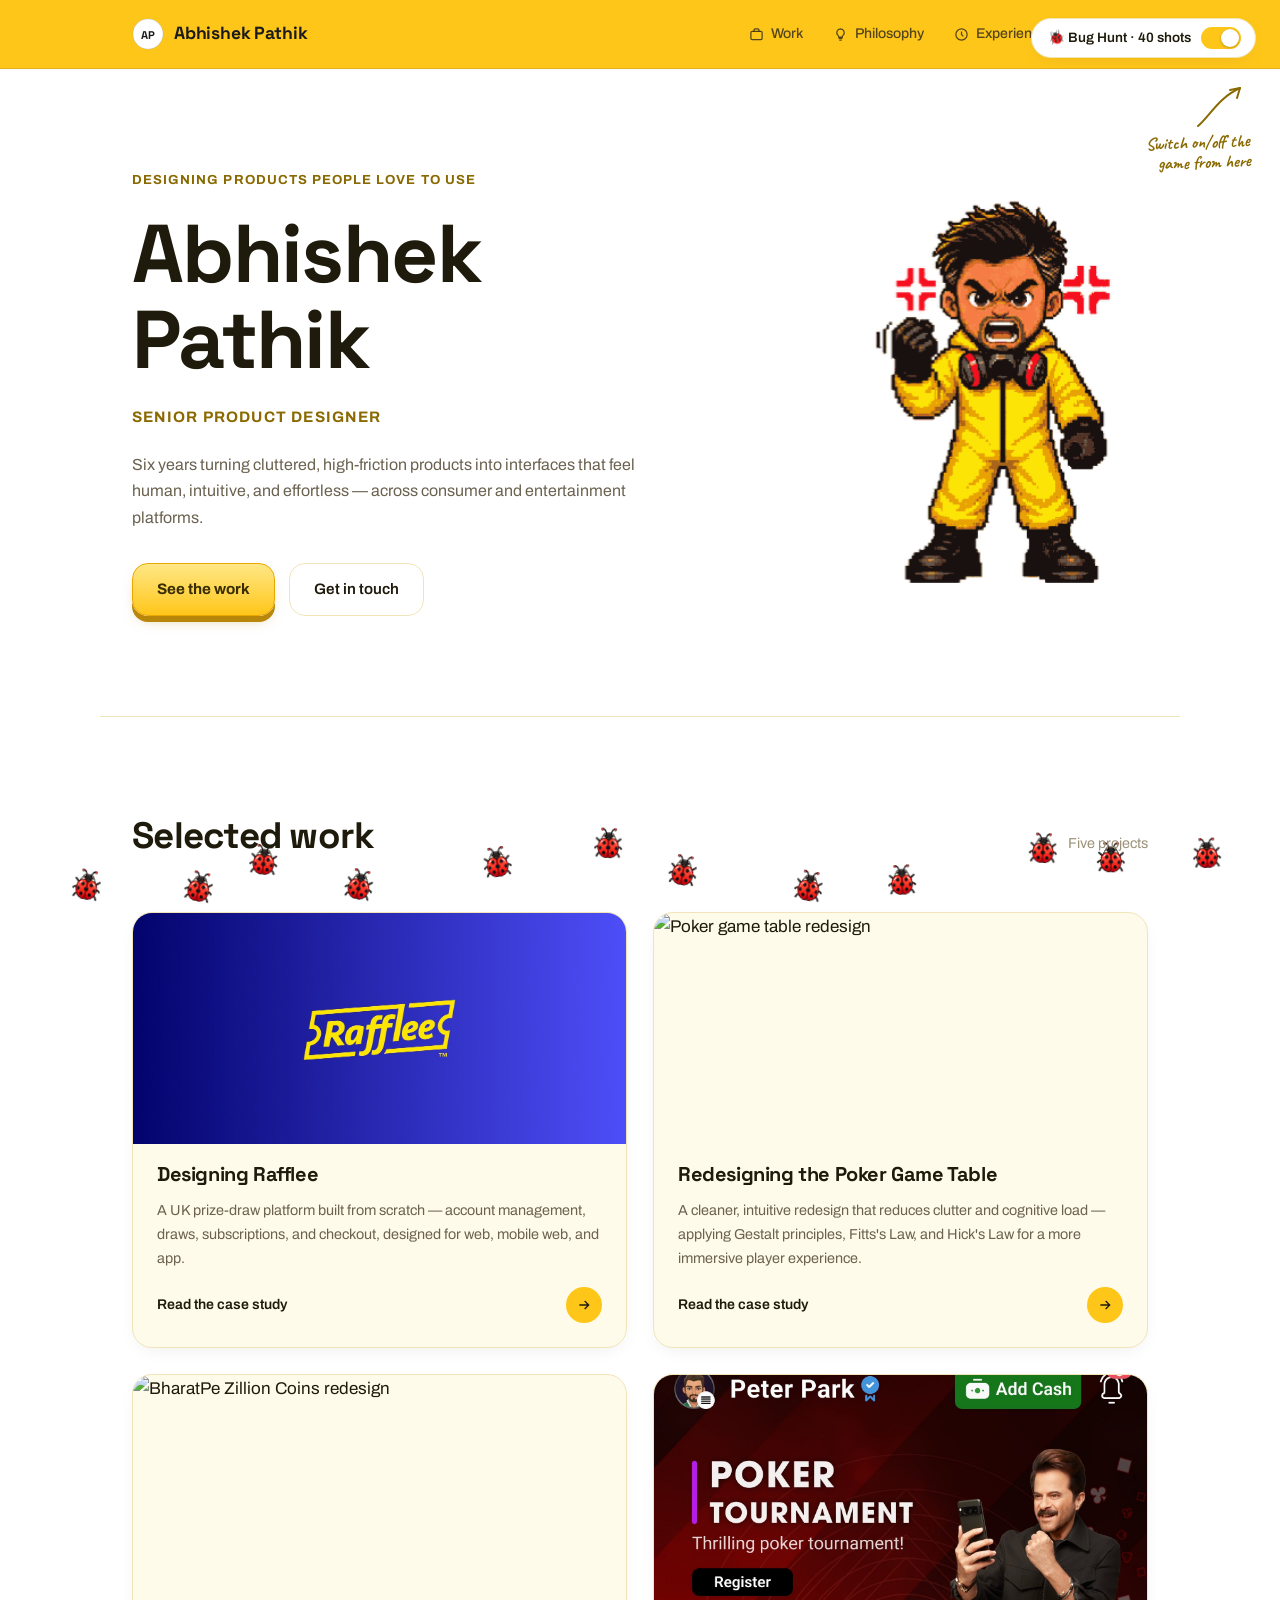
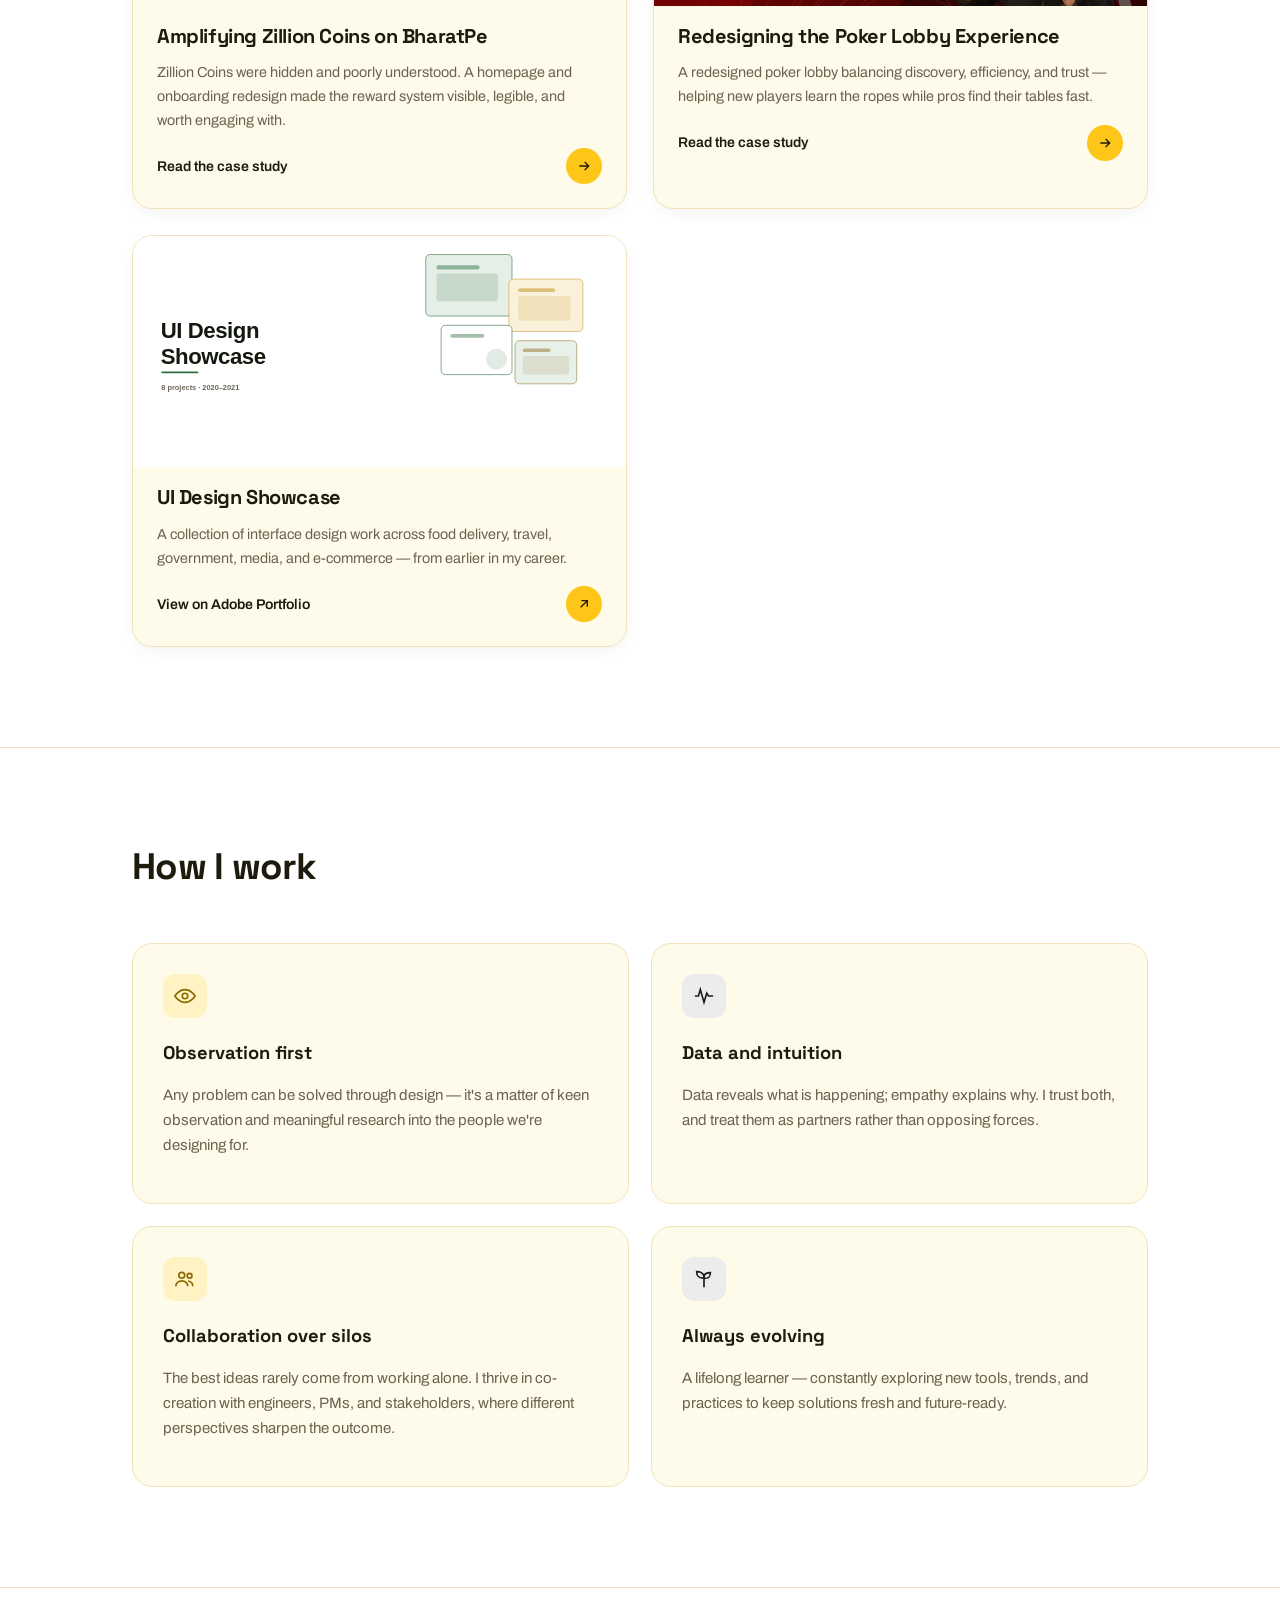
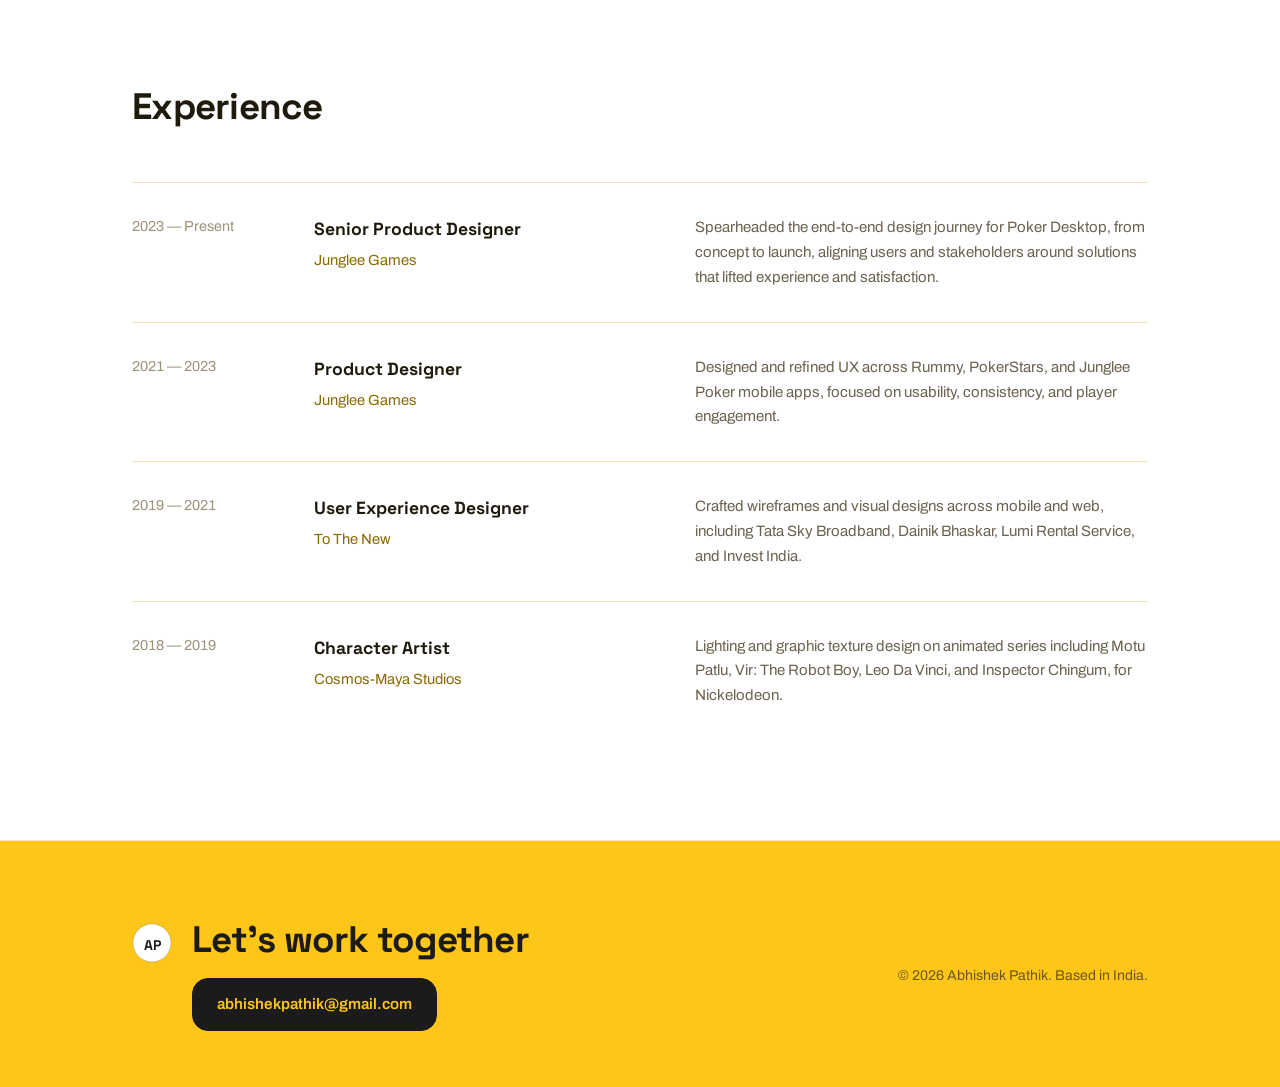
==== Portfolio/index.html @ e5999fa8 "Add files via upload" ====
<!DOCTYPE html>
<html lang="en">
<head>
<meta charset="UTF-8">
<meta name="viewport" content="width=device-width, initial-scale=1.0">
<title>Abhishek Pathik — Senior Product Designer</title>
<meta name="description" content="Abhishek Pathik, senior product designer based in India.">
<link rel="preconnect" href="https://fonts.googleapis.com">
<link href="https://fonts.googleapis.com/css2?family=Space+Grotesk:wght@400;500;600;700&family=Archivo:wght@400;500;600;700&family=Caveat:wght@600;700&display=swap" rel="stylesheet">
<link rel="stylesheet" href="style.css">
</head>
<body>

<nav class="nav">
  <div class="wrap">
    <a href="#" class="brand">
      <svg class="mark" width="32" height="32" viewBox="0 0 40 40" aria-hidden="true">
        <circle cx="20" cy="20" r="19" fill="#FFFFFF"/>
        <circle cx="20" cy="20" r="19" fill="none" stroke="#1B1B1B" stroke-width="0.75" opacity="0.25"/>
        <text x="20" y="26.5" text-anchor="middle" font-family="'Space Grotesk', sans-serif" font-weight="700" font-size="14" letter-spacing="-0.5" fill="#1B1B1B">AP</text>
      </svg>
      Abhishek Pathik
    </a>
    <div class="links">
      <a href="#work"><svg width="15" height="15" viewBox="0 0 24 24" fill="none" stroke="currentColor" stroke-width="2"><rect x="3" y="7" width="18" height="13" rx="2"/><path d="M8 7V5a2 2 0 0 1 2-2h4a2 2 0 0 1 2 2v2"/></svg>Work</a>
      <a href="#philosophy"><svg width="15" height="15" viewBox="0 0 24 24" fill="none" stroke="currentColor" stroke-width="2"><path d="M9 18h6M10 21h4M12 3a6 6 0 0 0-4 10.4c.6.5 1 1.3 1 2.1V16h6v-.5c0-.8.4-1.6 1-2.1A6 6 0 0 0 12 3Z"/></svg>Philosophy</a>
      <a href="#experience"><svg width="15" height="15" viewBox="0 0 24 24" fill="none" stroke="currentColor" stroke-width="2"><circle cx="12" cy="12" r="9"/><path d="M12 7v5l3 3"/></svg>Experience</a>
      <a href="#contact"><svg width="15" height="15" viewBox="0 0 24 24" fill="none" stroke="currentColor" stroke-width="2"><rect x="2" y="4" width="20" height="16" rx="2"/><path d="m3 6 9 6 9-6"/></svg>Contact</a>
    </div>
  </div>
</nav>

<header class="hero wrap">
  <div class="hero-text">
    <div class="eyebrow">Designing products people love to use</div>
    <h1>
      <span>Abhishek</span>
      <span>Pathik</span>
    </h1>
    <p class="role">Senior Product Designer</p>
    <p class="bio">Six years turning cluttered, high-friction products into interfaces that feel human, intuitive, and effortless — across consumer and entertainment platforms.</p>
    <div class="hero-cta" style="margin-top:32px; display:flex; gap:14px;">
      <a class="btn btn-3d-yellow" href="#work">See the work</a>
      <a class="btn" href="mailto:hello@abhishekpathik.com">Get in touch</a>
    </div>
  </div>
  <div class="photo-wrap avatar-wrap">
    <img id="hero-avatar" class="pest-avatar" src="assets/avatar-neutral.png" alt="Abhishek Pathik, pest-control style avatar" width="320">
  </div>
</header>

<section class="section" id="work">
  <div class="wrap">
    <div class="section-head reveal">
      <h2>Selected work</h2>
      <span class="count">Five projects</span>
    </div>

    <div class="work-grid">
      <a class="work-card reveal" href="rafflee.html" style="text-decoration:none;">
        <div class="thumb">
          <img src="assets/rafflee-thumb.jpg" alt="Rafflee prize draw platform">
        </div>
        <div class="content">
          <h3>Designing Rafflee</h3>
          <p>A UK prize-draw platform built from scratch — account management, draws, subscriptions, and checkout, designed for web, mobile web, and app.</p>
          <div class="go-row">
            <span class="go-label">Read the case study</span>
            <span class="arrow-btn"><svg width="16" height="16" viewBox="0 0 24 24" fill="none" stroke="currentColor" stroke-width="2"><path d="M5 12h14M13 6l6 6-6 6"/></svg></span>
          </div>
        </div>
      </a>

      <a class="work-card reveal" href="poker.html" style="text-decoration:none;">
        <div class="thumb">
          <img src="https://framerusercontent.com/images/6L5JVlEBhVY3WCzcVepYR86zufk.png?width=1600&height=1256" alt="Poker game table redesign">
        </div>
        <div class="content">
          <h3>Redesigning the Poker Game Table</h3>
          <p>A cleaner, intuitive redesign that reduces clutter and cognitive load — applying Gestalt principles, Fitts's Law, and Hick's Law for a more immersive player experience.</p>
          <div class="go-row">
            <span class="go-label">Read the case study</span>
            <span class="arrow-btn"><svg width="16" height="16" viewBox="0 0 24 24" fill="none" stroke="currentColor" stroke-width="2"><path d="M5 12h14M13 6l6 6-6 6"/></svg></span>
          </div>
        </div>
      </a>

      <a class="work-card reveal" href="bharatpe.html" style="text-decoration:none;">
        <div class="thumb">
          <img src="https://framerusercontent.com/images/2zjbqCJrtOZJ4QklvotohB1pljk.png?width=1500&height=1125" alt="BharatPe Zillion Coins redesign">
        </div>
        <div class="content">
          <h3>Amplifying Zillion Coins on BharatPe</h3>
          <p>Zillion Coins were hidden and poorly understood. A homepage and onboarding redesign made the reward system visible, legible, and worth engaging with.</p>
          <div class="go-row">
            <span class="go-label">Read the case study</span>
            <span class="arrow-btn"><svg width="16" height="16" viewBox="0 0 24 24" fill="none" stroke="currentColor" stroke-width="2"><path d="M5 12h14M13 6l6 6-6 6"/></svg></span>
          </div>
        </div>
      </a>

      <a class="work-card reveal" href="lobby.html" style="text-decoration:none;">
        <div class="thumb">
          <img src="assets/lobby-thumb.jpg" alt="Poker lobby redesign">
        </div>
        <div class="content">
          <h3>Redesigning the Poker Lobby Experience</h3>
          <p>A redesigned poker lobby balancing discovery, efficiency, and trust — helping new players learn the ropes while pros find their tables fast.</p>
          <div class="go-row">
            <span class="go-label">Read the case study</span>
            <span class="arrow-btn"><svg width="16" height="16" viewBox="0 0 24 24" fill="none" stroke="currentColor" stroke-width="2"><path d="M5 12h14M13 6l6 6-6 6"/></svg></span>
          </div>
        </div>
      </a>

      <a class="work-card reveal" href="https://abhishekpathik.myportfolio.com/" target="_blank" rel="noopener" style="text-decoration:none;">
        <div class="thumb">
          <img src="assets/showcase-thumb.svg" alt="UI Design Showcase">
        </div>
        <div class="content">
          <h3>UI Design Showcase</h3>
          <p>A collection of interface design work across food delivery, travel, government, media, and e-commerce — from earlier in my career.</p>
          <div class="go-row">
            <span class="go-label">View on Adobe Portfolio</span>
            <span class="arrow-btn"><svg width="16" height="16" viewBox="0 0 24 24" fill="none" stroke="currentColor" stroke-width="2"><path d="M7 17 17 7M8 7h9v9"/></svg></span>
          </div>
        </div>
      </a>
    </div>

  </div>
</section>

<section class="section" id="philosophy">
  <div class="wrap">
    <div class="section-head reveal">
      <h2>How I work</h2>
    </div>
    <div class="philosophy-grid">
      <div class="philosophy-item reveal">
        <div class="icon-badge"><svg width="22" height="22" viewBox="0 0 24 24" fill="none" stroke="currentColor" stroke-width="1.8"><path d="M1 12s4-7 11-7 11 7 11 7-4 7-11 7-11-7-11-7Z"/><circle cx="12" cy="12" r="3"/></svg></div>
        <div class="mark">Observation first</div>
        <p>Any problem can be solved through design — it's a matter of keen observation and meaningful research into the people we're designing for.</p>
      </div>
      <div class="philosophy-item reveal">
        <div class="icon-badge"><svg width="22" height="22" viewBox="0 0 24 24" fill="none" stroke="currentColor" stroke-width="1.8"><path d="M2 12h4l2-7 4 14 3-10 2 3h5"/></svg></div>
        <div class="mark">Data and intuition</div>
        <p>Data reveals what is happening; empathy explains why. I trust both, and treat them as partners rather than opposing forces.</p>
      </div>
      <div class="philosophy-item reveal">
        <div class="icon-badge"><svg width="22" height="22" viewBox="0 0 24 24" fill="none" stroke="currentColor" stroke-width="1.8"><circle cx="8.5" cy="8" r="3.2"/><path d="M2 20c0-3.3 2.9-6 6.5-6S15 16.7 15 20"/><circle cx="17" cy="8.5" r="2.6"/><path d="M15.5 14.2c2.9.4 5 2.6 5 5.8"/></svg></div>
        <div class="mark">Collaboration over silos</div>
        <p>The best ideas rarely come from working alone. I thrive in co-creation with engineers, PMs, and stakeholders, where different perspectives sharpen the outcome.</p>
      </div>
      <div class="philosophy-item reveal">
        <div class="icon-badge"><svg width="22" height="22" viewBox="0 0 24 24" fill="none" stroke="currentColor" stroke-width="1.8"><path d="M12 21V10"/><path d="M12 10C12 5 7 4 4 4c0 4 1 7 8 7Z"/><path d="M12 10c0-3.5 3-5 7-5 0 4-1 6.5-7 6.5"/></svg></div>
        <div class="mark">Always evolving</div>
        <p>A lifelong learner — constantly exploring new tools, trends, and practices to keep solutions fresh and future-ready.</p>
      </div>
    </div>
  </div>
</section>

<section class="section" id="experience">
  <div class="wrap">
    <div class="section-head reveal">
      <h2>Experience</h2>
    </div>

    <div class="exp-row reveal">
      <div class="years">2023 — Present</div>
      <div>
        <div class="role">Senior Product Designer</div>
        <div class="company">Junglee Games</div>
      </div>
      <div class="desc">Spearheaded the end-to-end design journey for Poker Desktop, from concept to launch, aligning users and stakeholders around solutions that lifted experience and satisfaction.</div>
    </div>

    <div class="exp-row reveal">
      <div class="years">2021 — 2023</div>
      <div>
        <div class="role">Product Designer</div>
        <div class="company">Junglee Games</div>
      </div>
      <div class="desc">Designed and refined UX across Rummy, PokerStars, and Junglee Poker mobile apps, focused on usability, consistency, and player engagement.</div>
    </div>

    <div class="exp-row reveal">
      <div class="years">2019 — 2021</div>
      <div>
        <div class="role">User Experience Designer</div>
        <div class="company">To The New</div>
      </div>
      <div class="desc">Crafted wireframes and visual designs across mobile and web, including Tata Sky Broadband, Dainik Bhaskar, Lumi Rental Service, and Invest India.</div>
    </div>

    <div class="exp-row reveal">
      <div class="years">2018 — 2019</div>
      <div>
        <div class="role">Character Artist</div>
        <div class="company">Cosmos-Maya Studios</div>
      </div>
      <div class="desc">Lighting and graphic texture design on animated series including Motu Patlu, Vir: The Robot Boy, Leo Da Vinci, and Inspector Chingum, for Nickelodeon.</div>
    </div>
  </div>
</section>

<footer class="footer" id="contact">
  <div class="wrap footer-inner">
    <div class="footer-brand">
      <svg width="40" height="40" viewBox="0 0 40 40" aria-hidden="true">
        <circle cx="20" cy="20" r="19" fill="#FFFFFF"/>
        <circle cx="20" cy="20" r="19" fill="none" stroke="#1B1B1B" stroke-width="0.75" opacity="0.25"/>
        <text x="20" y="26.5" text-anchor="middle" font-family="'Space Grotesk', sans-serif" font-weight="700" font-size="14" letter-spacing="-0.5" fill="#1B1B1B">AP</text>
      </svg>
      <div class="cta">
        <h2>Let's work together</h2>
        <a class="btn solid" href="mailto:abhishekpathik@gmail.com">abhishekpathik@gmail.com</a>
      </div>
    </div>
    <div class="meta">© 2026 Abhishek Pathik. Based in India.</div>
  </div>
</footer>

<script>
  // Scroll-reveal: elements rise into place as they enter the viewport,
  // staggered slightly within each group so they don't all pop at once.
  const revealEls = document.querySelectorAll('.reveal');
  const observer = new IntersectionObserver((entries) => {
    entries.forEach(entry => {
      if (entry.isIntersecting) {
        const el = entry.target;
        const parent = el.parentElement;
        const siblings = Array.from(parent.children).filter(c => c.classList.contains('reveal'));
        const index = siblings.indexOf(el);
        el.style.transitionDelay = Math.min(index * 70, 280) + 'ms';
        el.classList.add('in-view');
        observer.unobserve(el);
      }
    });
  }, { threshold: 0.15, rootMargin: '0px 0px -40px 0px' });
  revealEls.forEach(el => observer.observe(el));
</script>

<script src="game.js?v=11"></script>
</body>
</html>
---- Portfolio/style.css ----
/* ============================================
   Abhishek Pathik — Portfolio
   Design tokens — premium, minimal, one accent
   ============================================ */
:root {
  --bg: #FFFFFF;
  --surface: #FFFBEA;
  --text: #1F1B0C;
  --text-muted: #6B6250;
  --text-faint: #9C927A;
  --border: #F0E4B8;
  --accent: #FFC61A;
  --accent-text: #8A6A00;
  --accent-dim: #FFE785;
  --accent-tint: #FFF3C4;
  --accent2: #1B1B1B;
  --accent2-tint: #ECECEC;
  --accent2-text: #1B1B1B;
  --nav-bg: #FFC61A;
  --btn-text: #1F1B0C;
  --shadow: 0 6px 20px -8px rgba(31, 27, 12, 0.10);
  --shadow-hover: 0 18px 34px -14px rgba(31, 27, 12, 0.18);
  --font-display: 'Space Grotesk', sans-serif;
  --font-body: 'Archivo', sans-serif;
  --max-w: 1080px;
}

* { box-sizing: border-box; }

html { scroll-behavior: smooth; }

body {
  margin: 0;
  background: var(--bg);
  color: var(--text);
  font-family: var(--font-body);
  font-size: 17px;
  line-height: 1.65;
  -webkit-font-smoothing: antialiased;
}

img { max-width: 100%; display: block; }
a { color: inherit; text-decoration: none; }

.wrap {
  max-width: var(--max-w);
  margin: 0 auto;
  padding: 0 32px;
}

/* Typography */
h1, h2, h3 {
  font-family: var(--font-display);
  font-weight: 700;
  line-height: 1.05;
  margin: 0;
  letter-spacing: -0.02em;
}

h1 { font-size: clamp(2.9rem, 6.4vw, 5.2rem); font-weight: 800; }
.eyebrow { }
h2 { font-size: clamp(1.7rem, 3.2vw, 2.3rem); font-weight: 700; }
h3 { font-size: 1.28rem; font-weight: 700; }

p { max-width: 62ch; color: var(--text-muted); font-size: 1rem; }
.lede { font-size: 1.1rem; color: var(--text); max-width: 58ch; }

.eyebrow {
  color: var(--accent-text);
  font-weight: 700;
  font-size: 0.82rem;
  text-transform: uppercase;
  letter-spacing: 0.08em;
  margin-bottom: 20px;
}

/* Nav */
.nav {
  position: sticky;
  top: 0;
  z-index: 20;
  background: var(--nav-bg);
  backdrop-filter: blur(10px);
  border-bottom: 1px solid rgba(27,27,27,0.12);
}
.nav .wrap { display: flex; align-items: center; justify-content: space-between; height: 68px; }
.nav .brand { font-family: var(--font-display); font-weight: 700; font-size: 1.1rem; color: #1B1B1B; letter-spacing: -0.01em; display: inline-flex; align-items: center; gap: 10px; }
.nav .brand .mark { flex-shrink: 0; border-radius: 50%; }
.nav .links { display: flex; gap: 30px; font-size: 0.88rem; color: rgba(27,27,27,0.75); font-weight: 500; }
.nav .links a { display: inline-flex; align-items: center; gap: 7px; transition: color .2s ease, opacity .2s ease; }
.nav .links a svg { flex-shrink: 0; }
.nav .links a:hover { color: #1B1B1B; opacity: 1; }
.nav .links a.back::before { content: ""; }

/* Buttons */
.btn {
  display: inline-flex;
  align-items: center;
  gap: 8px;
  padding: 13px 24px;
  font-size: 0.95rem;
  font-weight: 600;
  border: 1px solid var(--border);
  border-radius: 16px;
  transition: border-color .25s ease, color .25s ease;
  color: var(--text);
}
.btn:hover { border-color: var(--accent); color: var(--accent-text); }
.btn.solid { background: var(--accent); border-color: var(--accent); color: var(--btn-text); font-weight: 600; }
.btn.solid:hover { background: transparent; color: var(--accent-text); }

/* Hero */
.hero {
  padding-top: 100px;
  padding-bottom: 100px;
  display: grid;
  grid-template-columns: 1.3fr 1fr;
  align-items: center;
  gap: 40px;
  border-bottom: 1px solid var(--border);
}
.hero .hero-text { max-width: 560px; text-align: left; }
.hero .bio { margin-left: 0; margin-right: 0; }
.hero .hero-cta { justify-content: flex-start; }
.hero h1 span { display: block; }
.hero .role {
  font-family: var(--font-body);
  font-size: 0.95rem;
  font-weight: 700;
  text-transform: uppercase;
  color: var(--accent);
  margin-top: 22px;
  letter-spacing: 0.08em;
}
.hero .bio { margin-top: 22px; }
.hero .photo-wrap { position: relative; width: 320px; height: 400px; margin-left: auto; margin-right: 0; }
.avatar-wrap {}
.pest-avatar {
  display: block;
  width: 100%;
  height: 100%;
  object-fit: contain;
  object-position: bottom center;
  transform-origin: bottom center;
  animation: avatar-bob 2.6s ease-in-out infinite;
}
@keyframes avatar-bob {
  0%, 100% { transform: translateY(0) rotate(0deg); }
  50% { transform: translateY(-6px) rotate(-1.5deg); }
}
@media (prefers-reduced-motion: reduce) {
  .pest-avatar { animation: none; }
}

/* Sections */
.section { padding: 100px 0; border-bottom: 1px solid var(--border); }
.section-head {
  display: flex;
  justify-content: space-between;
  align-items: baseline;
  margin-bottom: 56px;
  gap: 24px;
}
.section-head .count { color: var(--text-faint); font-size: 0.9rem; font-variant-numeric: tabular-nums; }

/* Work list — no cards, pure editorial rows */
.work-item {
  display: grid;
  grid-template-columns: 1fr 1.15fr;
  gap: 48px;
  padding: 56px 0;
  border-top: 1px solid var(--border);
  align-items: center;
}
.work-item:first-child { border-top: none; padding-top: 0; }
.work-item .thumb { overflow: hidden; aspect-ratio: 16/11; }
.work-item .thumb img { width: 100%; height: 100%; object-fit: cover; transition: transform .5s ease; }
.work-item:hover .thumb img { transform: scale(1.03); }
.work-item h3 { font-size: 1.7rem; margin-bottom: 16px; }
.work-item .tag { display: block; color: var(--text-faint); font-size: 0.85rem; margin-bottom: 14px; }
.work-item .go {
  margin-top: 22px;
  font-size: 0.92rem;
  color: var(--text);
  display: inline-block;
  padding-bottom: 3px;
  border-bottom: 1px solid var(--border);
}
.work-item:hover .go { border-color: var(--accent); color: var(--accent-text); }
.work-item.reverse { grid-template-columns: 1.15fr 1fr; }
.work-item.reverse .thumb { order: 2; }

/* Philosophy — plain list, numbered by real sequence removed, use hairline divider instead */
.philosophy-grid { display: grid; grid-template-columns: repeat(2, 1fr); gap: 0; border-top: 1px solid var(--border); }
.philosophy-item {
  padding: 32px 40px 32px 0;
  border-bottom: 1px solid var(--border);
}
.philosophy-item:nth-child(odd) { border-right: 1px solid var(--border); }
.philosophy-item .mark { font-family: var(--font-display); font-weight: 700; font-size: 1.2rem; color: var(--text); margin-bottom: 10px; }

/* Experience — true sequence, so a rule works here */
.exp-row {
  display: grid;
  grid-template-columns: 150px 1fr 1.3fr;
  gap: 32px;
  padding: 32px 0;
  border-top: 1px solid var(--border);
}
.exp-row:first-child { border-top: none; }
.exp-row .years { color: var(--text-faint); font-size: 0.9rem; font-variant-numeric: tabular-nums; }
.exp-row .role { font-weight: 700; font-family: var(--font-display); font-size: 1.1rem; }
.exp-row .company { color: var(--accent-text); font-size: 0.92rem; margin-top: 4px; }
.exp-row .desc { color: var(--text-muted); font-size: 0.94rem; }

/* Footer */
.footer { background: var(--accent); }
.footer-inner { padding-top: 80px; padding-bottom: 56px; display: flex; justify-content: space-between; align-items: center; flex-wrap: wrap; gap: 24px; }
.footer-brand { display: flex; align-items: flex-start; gap: 20px; }
.footer-brand svg { flex-shrink: 0; margin-top: 2px; }
.footer .cta h2 { margin-bottom: 18px; color: #1B1B1B; }
.footer .meta { color: rgba(27,27,27,0.65); font-size: 0.88rem; }
.footer .btn { color: #1B1B1B; border-color: rgba(27,27,27,0.3); }
.footer .btn:hover { border-color: #1B1B1B; color: #1B1B1B; opacity: 0.75; }
.footer .btn.solid { background: #1B1B1B; color: var(--accent); border-color: #1B1B1B; }
.footer .btn.solid:hover { background: #333333; box-shadow: none; }

/* Case study pages */
.cs-hero { padding-top: 80px; padding-bottom: 40px; }
.cs-hero h1 { font-size: clamp(2.1rem, 4.4vw, 3.3rem); max-width: 17ch; }
.cs-meta {
  display: flex;
  gap: 48px;
  margin-top: 44px;
  padding-top: 32px;
  border-top: 1px solid var(--border);
  flex-wrap: wrap;
}
.cs-meta div span { display: block; color: var(--text-faint); font-size: 0.8rem; margin-bottom: 8px; }
.cs-hero-img { margin: 44px 0 0; overflow: hidden; }

.cs-section { padding-top: 72px; padding-bottom: 72px; border-top: 1px solid var(--border); }
.cs-section h2 { margin-bottom: 28px; }
.cs-section .lede { margin-bottom: 22px; }

.goal-list { list-style: none; padding: 0; margin: 26px 0 0; display: grid; gap: 16px; }
.goal-list li { padding-left: 24px; position: relative; color: var(--text-muted); }
.goal-list li::before {
  content: "";
  position: absolute; left: 0; top: 10px;
  width: 6px; height: 6px;
  background: var(--accent);
}

/* Principles / impact — plain columns with top rule, no boxes */
.principle-grid, .impact-grid {
  display: grid;
  grid-template-columns: repeat(3, 1fr);
  gap: 20px;
  border-top: none;
}
.principle-card, .impact-card {
  background: var(--surface);
  border: 1px solid var(--border);
  border-radius: 18px;
  padding: 26px;
  box-shadow: var(--shadow);
  transition: transform .3s cubic-bezier(.22,.68,0,1.01), box-shadow .3s ease;
}
.principle-card:hover, .impact-card:hover { transform: translateY(-5px); box-shadow: var(--shadow-hover); }
.principle-card h3, .impact-card h3 { font-size: 1.05rem; margin-bottom: 12px; }
.principle-card .def { font-size: 0.92rem; color: var(--text-faint); margin-bottom: 14px; }
.principle-card .app, .impact-card p { font-size: 0.92rem; margin: 0; }
.principle-card .icon-badge, .impact-card .icon-badge {
  width: 40px; height: 40px;
  border-radius: 11px;
  display: flex; align-items: center; justify-content: center;
  margin-bottom: 16px;
}
.principle-card:nth-child(odd) .icon-badge, .impact-card:nth-child(odd) .icon-badge { background: var(--accent-tint); color: var(--accent-text); }
.principle-card:nth-child(even) .icon-badge, .impact-card:nth-child(even) .icon-badge { background: var(--accent2-tint); color: var(--accent2-text); }

.before-after { display: grid; grid-template-columns: 1fr 1fr; gap: 20px; margin: 32px 0; border-top: none; border-bottom: none; }
.ba-col {
  background: var(--surface);
  border: 1px solid var(--border);
  border-radius: 18px;
  padding: 26px 28px;
  box-shadow: var(--shadow);
}
.ba-col.after { box-shadow: var(--shadow-hover); border-color: var(--accent-dim); }
.ba-col .label { font-size: 0.78rem; color: var(--text-faint); margin-bottom: 12px; letter-spacing: 0.02em; font-weight: 600; text-transform: uppercase; }
.ba-col.after .label { color: var(--accent-text); }
.ba-col p { font-size: 0.92rem; margin: 0; }
.ba-col .impact { margin-top: 16px; font-size: 0.88rem; color: var(--accent-text); font-weight: 600; }

.full-img { margin: 32px 0; overflow: hidden; }
.img-row { display: grid; grid-template-columns: 1fr 1fr; gap: 24px; margin: 32px 0; }
.img-row figure { margin: 0; }
.img-row figcaption { font-size: 0.82rem; color: var(--text-faint); margin-top: 10px; }

.gallery { display: grid; grid-template-columns: repeat(3, 1fr); gap: 18px; margin-top: 32px; }
.gallery img { border: none; }

.next-project { padding-top: 100px; padding-bottom: 100px; text-align: center; }
.next-project span { color: var(--text-faint); font-size: 0.9rem; }
.next-project h2 { margin: 16px 0 34px; }

/* Responsive */
@media (max-width: 860px) {
  .wrap { padding: 0 24px; }
  .hero { grid-template-columns: 1fr; padding-top: 100px; padding-bottom: 70px; gap: 36px; }
  .hero .hero-text { text-align: center; max-width: 100%; }
  .hero .hero-cta { justify-content: center; }
  .hero .bio { margin-left: auto; margin-right: auto; }
  .hero .photo-wrap { width: 180px; height: 225px; margin-left: auto; margin-right: auto; }
  .work-item, .work-item.reverse { grid-template-columns: 1fr; gap: 24px; padding: 40px 0; }
  .work-item.reverse .thumb { order: 0; }
  .philosophy-grid, .principle-grid, .impact-grid, .before-after, .img-row, .gallery { grid-template-columns: 1fr; }
  .exp-row { grid-template-columns: 1fr; gap: 6px; padding: 24px 0; }
  .section { padding: 64px 0; }
  .section-head { flex-direction: column; align-items: flex-start; gap: 10px; margin-bottom: 40px; }
  .cs-meta { gap: 28px; }
  .footer { flex-direction: column; align-items: flex-start; }
}

@media (max-width: 640px) {
  .wrap { padding: 0 20px; }
  .nav .wrap { height: 60px; }
  .nav .brand { font-size: 0.98rem; }
  .nav .links { gap: 16px; font-size: 0; }
  .nav .links a { font-size: 0.82rem; }
  .nav .links a:not(.back):not(:last-child) { display: none; }
  h1 { font-size: clamp(2.2rem, 9vw, 2.8rem); }
  .hero .bio { max-width: 40ch; }
  .cs-meta { flex-direction: column; gap: 20px; }
  .gallery { gap: 12px; }
}

@media (prefers-reduced-motion: reduce) {
  html { scroll-behavior: auto; }
  * { animation: none !important; transition: none !important; }
}

a:focus-visible, .btn:focus-visible { outline: 2px solid var(--accent); outline-offset: 2px; }

/* ============================================
   Micro-interactions
   ============================================ */

/* Nav links: underline grows from center instead of a flat color swap */
.nav .links a { position: relative; }
.nav .links a::after {
  content: "";
  position: absolute;
  left: 50%; right: 50%;
  bottom: -6px;
  height: 1px;
  background: #1B1B1B;
  transition: left .25s ease, right .25s ease;
}
.nav .links a:hover::after { left: 0; right: 0; }

/* Buttons: a slight lift + scale reads as tactile feedback, not just a color change */
.btn { transition: border-color .25s ease, color .25s ease, transform .2s ease, box-shadow .3s ease; }
.btn:hover { transform: translateY(-2px); }
.btn:active { transform: translateY(0) scale(0.98); }
.btn.solid:hover { box-shadow: 0 8px 24px -8px var(--accent-dim); }

/* Hero: heading lines and supporting content stagger in on load */
.hero h1 span {
  display: block;
  opacity: 0;
  transform: translateY(18px);
  animation: rise-in .7s cubic-bezier(.22,.68,0,1.01) forwards;
}
.hero h1 span:nth-child(2) { animation-delay: .08s; }
.hero .role { opacity: 0; animation: rise-in .7s cubic-bezier(.22,.68,0,1.01) forwards; animation-delay: .2s; }
.hero .bio { opacity: 0; animation: rise-in .7s cubic-bezier(.22,.68,0,1.01) forwards; animation-delay: .32s; }
.hero .hero-cta { opacity: 0; animation: rise-in .7s cubic-bezier(.22,.68,0,1.01) forwards; animation-delay: .44s; }
.hero .photo-wrap { opacity: 0; animation: rise-in .8s cubic-bezier(.22,.68,0,1.01) forwards; animation-delay: .3s; }
@keyframes rise-in {
  to { opacity: 1; transform: translateY(0); }
}

.btn-3d-yellow {
  background: linear-gradient(180deg, #FFE785 0%, #FFC61A 100%);
  border: 1px solid #E8A800;
  color: #3A2E00;
  font-weight: 700;
  box-shadow: 0 6px 0 #B8860B, 0 8px 14px -6px rgba(184,134,11,0.5);
  transform: translateY(0);
  transition: transform .12s ease, box-shadow .12s ease;
}
.btn-3d-yellow:hover {
  background: linear-gradient(180deg, #FFEB9E 0%, #FFD23F 100%);
  transform: translateY(-2px);
  box-shadow: 0 8px 0 #B8860B, 0 12px 18px -6px rgba(184,134,11,0.55);
}
.btn-3d-yellow:active {
  transform: translateY(5px);
  box-shadow: 0 1px 0 #B8860B, 0 2px 6px -2px rgba(184,134,11,0.5);
}

/* Scroll reveal: sections rise into place as they enter the viewport */
.reveal {
  opacity: 0;
  transform: translateY(24px);
  transition: opacity .7s cubic-bezier(.22,.68,0,1.01), transform .7s cubic-bezier(.22,.68,0,1.01);
}
.reveal.in-view { opacity: 1; transform: translateY(0); }

/* Work item thumbnails: slightly smoother, longer zoom than a default hover */
.work-item .thumb img { transition: transform .6s cubic-bezier(.22,.68,0,1.01); }

/* Goal list bullets: a small pop when their row scrolls into view */
.goal-list li::before { transition: transform .3s ease; }
.goal-list li:hover::before { transform: scale(1.4); }

/* ============================================
   Vivid light theme — modern tile/card overrides
   ============================================ */

.hero .role { color: var(--accent-text); }
.work-item .tag, .nav .brand .mark { color: var(--accent-text); }

/* --- "How I work" — icon tiles with elevation --- */
.philosophy-grid {
  display: grid;
  grid-template-columns: repeat(2, 1fr);
  gap: 22px;
  border-top: none;
}
.philosophy-item {
  background: var(--surface);
  border: 1px solid var(--border);
  border-radius: 20px;
  padding: 30px;
}
.philosophy-item .icon-badge {
  width: 44px; height: 44px;
  border-radius: 12px;
  display: flex; align-items: center; justify-content: center;
  margin-bottom: 20px;
}
.philosophy-item:nth-child(odd) .icon-badge { background: var(--accent-tint); color: var(--accent-text); }
.philosophy-item:nth-child(even) .icon-badge { background: var(--accent2-tint); color: var(--accent2-text); }
.philosophy-item .mark { font-family: var(--font-display); font-weight: 700; font-size: 1.15rem; color: var(--text); margin-bottom: 10px; }
.philosophy-item p { font-size: 0.94rem; }

/* --- "Selected work" — modern project cards --- */
.work-grid {
  display: grid;
  grid-template-columns: repeat(2, 1fr);
  gap: 26px;
}
.work-card {
  display: block;
  color: var(--text);
  background: var(--surface);
  border: 1px solid var(--border);
  border-radius: 20px;
  overflow: hidden;
  box-shadow: var(--shadow);
  transition: transform .3s cubic-bezier(.22,.68,0,1.01), box-shadow .3s ease;
}
.work-card:hover { transform: translateY(-6px); box-shadow: var(--shadow-hover); }
.work-card .thumb { aspect-ratio: 16/7.5; overflow: hidden; }
.work-card .thumb img { width: 100%; height: 100%; object-fit: cover; transition: transform .5s cubic-bezier(.22,.68,0,1.01); }
.work-card:hover .thumb img { transform: scale(1.05); }
.work-card .content { padding: 20px 24px 24px; }
.work-card .tag-pill {
  display: inline-block;
  padding: 5px 13px;
  border-radius: 999px;
  font-size: 0.78rem;
  font-weight: 600;
  margin-bottom: 16px;
}
.work-card:nth-child(odd) .tag-pill { background: var(--accent-tint); color: var(--accent-text); }
.work-card:nth-child(even) .tag-pill { background: var(--accent2-tint); color: var(--accent2-text); }
.work-card h3 { font-size: 1.25rem; margin-bottom: 8px; }
.work-card p { font-size: 0.9rem; margin-bottom: 16px; }
.work-card .go-row { display: flex; align-items: center; justify-content: space-between; }
.work-card .go-row .go-label { font-size: 0.88rem; font-weight: 600; color: var(--text); }
.arrow-btn {
  width: 36px; height: 36px;
  border-radius: 50%;
  display: flex; align-items: center; justify-content: center;
  background: var(--accent);
  color: var(--btn-text);
  flex-shrink: 0;
  transition: transform .25s cubic-bezier(.22,.68,0,1.01);
}
.work-card:hover .arrow-btn { transform: translateX(4px); }
.work-card.full-span { grid-column: 1 / -1; display: grid; grid-template-columns: 1fr 1.3fr; }
.work-card.full-span .thumb { aspect-ratio: auto; height: 100%; }

@media (max-width: 860px) {
  .philosophy-grid, .work-grid { grid-template-columns: 1fr; }
  .work-card.full-span { grid-template-columns: 1fr; }
  .work-card.full-span .thumb { aspect-ratio: 16/10; }
}

/* ============================================
   Custom cursor — green dot, appears once the mouse enters
   ============================================ */
html.custom-cursor-active, html.custom-cursor-active body {
  cursor: none;
}
html.custom-cursor-active a,
html.custom-cursor-active button,
html.custom-cursor-active .btn,
html.custom-cursor-active .work-card,
html.custom-cursor-active input,
html.custom-cursor-active textarea {
  cursor: none;
}
html.custom-cursor-active .nav,
html.custom-cursor-active .nav *,
html.custom-cursor-active .bug-toggle,
html.custom-cursor-active .bug-toggle * {
  cursor: auto !important;
}

.custom-cursor {
  position: fixed;
  top: 0;
  left: 0;
  width: 42px;
  height: 42px;
  color: #1B1B1B;
  pointer-events: none;
  z-index: 9999;
  transform: translate(-50%, -50%) scale(0);
  opacity: 0;
  transition: opacity .15s ease, transform .15s cubic-bezier(.22,.68,0,1.01);
  filter: drop-shadow(0 1px 3px rgba(0,0,0,0.35));
}
.custom-cursor svg { display: block; }
.custom-cursor.is-visible {
  opacity: 1;
  transform: translate(-50%, -50%) scale(1);
}
.custom-cursor.is-hovering {
  color: #D64545;
  transform: translate(-50%, -50%) scale(1.15);
}
.custom-cursor.is-firing {
  transform: translate(-50%, -50%) scale(0.75);
}

/* ============================================
   Crawling bugs easter egg
   ============================================ */
.bug {
  position: fixed;
  top: 0;
  left: 0;
  width: 28px;
  height: 30px;
  margin-left: -14px;
  margin-top: -15px;
  z-index: -1;
  pointer-events: auto;
  cursor: none;
}
.bug-inner {
  width: 100%;
  height: 100%;
  transition: transform .35s cubic-bezier(.22,.68,0,1.01);
  transform-origin: center;
}
.bug-body {
  width: 100%;
  height: 100%;
  animation: bug-bob 0.4s ease-in-out infinite;
  transform-origin: center;
}
.bug-legs {
  transform-origin: center;
  animation: bug-legs-swing 0.28s ease-in-out infinite;
}
@keyframes bug-bob {
  0%, 100% { transform: scaleY(1); }
  50% { transform: scaleY(0.92); }
}
@keyframes bug-legs-swing {
  0%, 100% { transform: rotate(0deg); }
  50% { transform: rotate(3deg); }
}
.bug.is-dead .bug-inner {
  transform: rotate(90deg) !important;
}
.bug.is-dead .bug-body { animation: none; opacity: 0.55; }
.bug.is-dead .bug-legs { animation: none; }
.bug.is-fleeing .bug-legs { animation-duration: 0.12s; }

.blood-splat {
  position: fixed;
  top: 0;
  left: 0;
  width: 46px;
  height: 46px;
  margin-left: -23px;
  margin-top: -23px;
  z-index: -1;
  pointer-events: none;
}

.muzzle-flash {
  position: fixed;
  top: 0;
  left: 0;
  width: 30px;
  height: 30px;
  margin-left: -15px;
  margin-top: -15px;
  border: 2px solid var(--accent);
  border-radius: 50%;
  z-index: 9998;
  pointer-events: none;
  animation: muzzle-pop .25s ease-out forwards;
}
@keyframes muzzle-pop {
  from { transform: scale(0.4); opacity: 1; }
  to { transform: scale(1.6); opacity: 0; }
}

.bugs-cleared-toast {
  position: fixed;
  bottom: 32px;
  left: 50%;
  transform: translateX(-50%);
  background: var(--accent);
  color: #1B1B1B;
  font-family: var(--font-body);
  font-weight: 700;
  font-size: 0.95rem;
  padding: 14px 28px;
  border-radius: 999px;
  box-shadow: var(--shadow-hover);
  z-index: 9997;
  transition: opacity .6s ease;
}

/* Bug Hunt toggle switch, top-right corner */
.bug-toggle {
  position: fixed;
  top: 18px;
  right: 24px;
  z-index: 9990;
  display: flex;
  align-items: center;
  gap: 10px;
  background: #FFFFFF;
  border: 1px solid var(--border);
  padding: 8px 14px 8px 16px;
  border-radius: 999px;
  box-shadow: var(--shadow);
  font-family: var(--font-body);
}
.bug-toggle-label {
  font-size: 0.85rem;
  font-weight: 600;
  color: var(--text);
  white-space: nowrap;
}
.bug-toggle-switch {
  position: relative;
  width: 40px;
  height: 22px;
  border-radius: 999px;
  border: none;
  background: var(--accent);
  cursor: pointer;
  padding: 0;
  transition: background .2s ease;
  flex-shrink: 0;
}
.bug-toggle-switch .knob {
  position: absolute;
  top: 2px;
  left: 20px;
  width: 18px;
  height: 18px;
  border-radius: 50%;
  background: #FFFFFF;
  transition: left .2s cubic-bezier(.22,.68,0,1.01);
  box-shadow: 0 1px 3px rgba(0,0,0,0.25);
}
.bug-toggle.is-off .bug-toggle-switch { background: #C7C2B4; }
.bug-toggle.is-off .bug-toggle-switch .knob { left: 2px; }
.bug-toggle.is-off .bug-toggle-label { opacity: 0.6; }

@media (max-width: 640px) {
  .bug-toggle { display: none; }
}

.bug-toggle-hint {
  position: fixed;
  top: 82px;
  right: 30px;
  z-index: 9985;
  display: flex;
  flex-direction: column;
  align-items: flex-end;
  gap: 0;
  pointer-events: none;
}
.bug-toggle-hint span {
  font-family: 'Caveat', cursive;
  font-weight: 700;
  font-size: 1.1rem;
  line-height: 1.15;
  color: #8A6A00;
  transform: rotate(-2deg);
  text-align: right;
  white-space: nowrap;
}
@media (max-width: 640px) {
  .bug-toggle-hint { display: none; }
}

/* Cartoon speech bubble above the avatar for gameplay reactions */
.avatar-bubble {
  position: absolute;
  bottom: 100%;
  left: 50%;
  transform: translateX(-50%) translateY(10px);
  margin-bottom: 16px;
  background: #FFF8DC;
  border: 3px solid #1B1B1B;
  border-radius: 22px;
  padding: 10px 20px;
  font-family: var(--font-body);
  font-weight: 700;
  font-size: 0.9rem;
  color: #1B1B1B;
  white-space: nowrap;
  opacity: 0;
  pointer-events: none;
  transition: opacity .25s ease, transform .25s ease;
  z-index: 20;
  box-shadow: 3px 4px 0 rgba(0,0,0,0.15);
}
.avatar-bubble.is-visible {
  opacity: 1;
  transform: translateX(-50%) translateY(0);
}
.avatar-bubble::after {
  content: "";
  position: absolute;
  top: 100%;
  left: 50%;
  transform: translateX(-50%);
  border: 10px solid transparent;
  border-top-color: #1B1B1B;
}
.avatar-bubble::before {
  content: "";
  position: absolute;
  top: calc(100% - 3px);
  left: 50%;
  transform: translateX(-50%);
  border: 8px solid transparent;
  border-top-color: #FFF8DC;
  z-index: 1;
}
@media (max-width: 640px) {
  .avatar-bubble { font-size: 0.78rem; padding: 8px 14px; white-space: normal; max-width: 220px; text-align: center; }
}
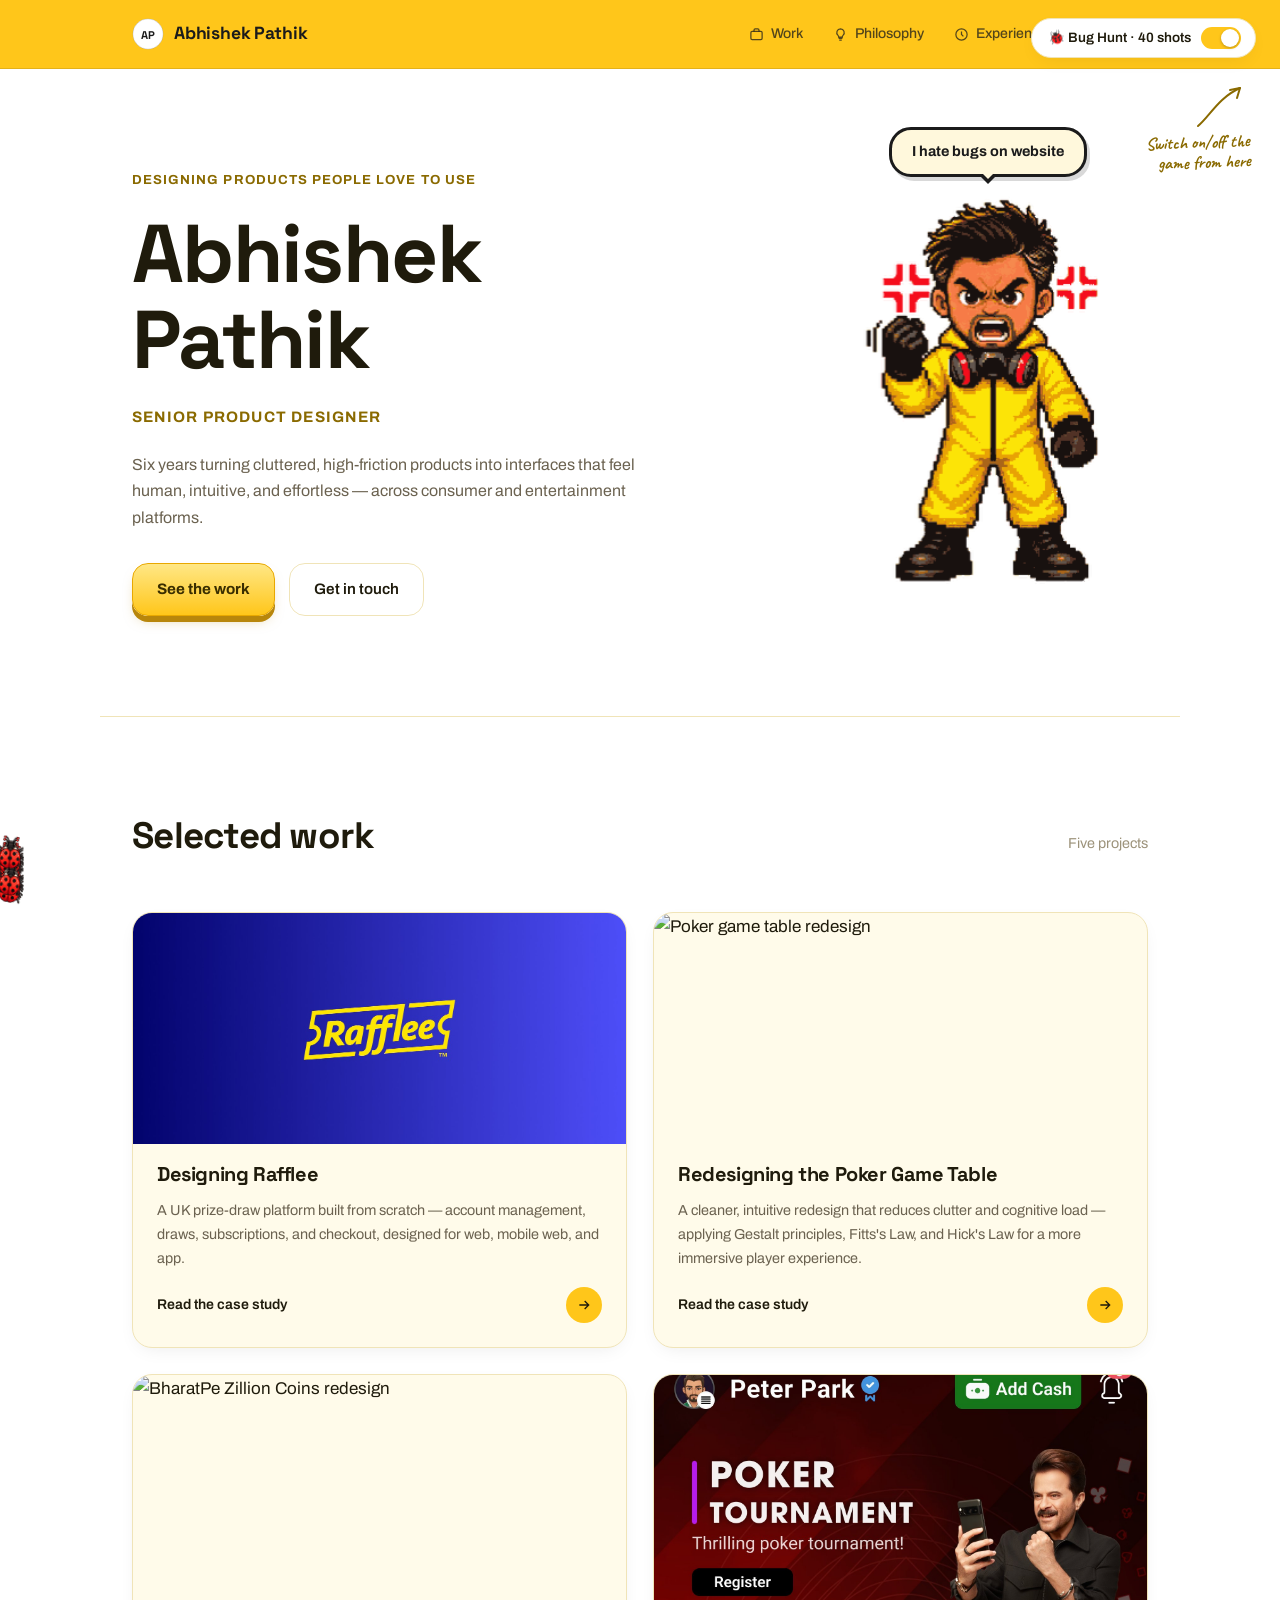
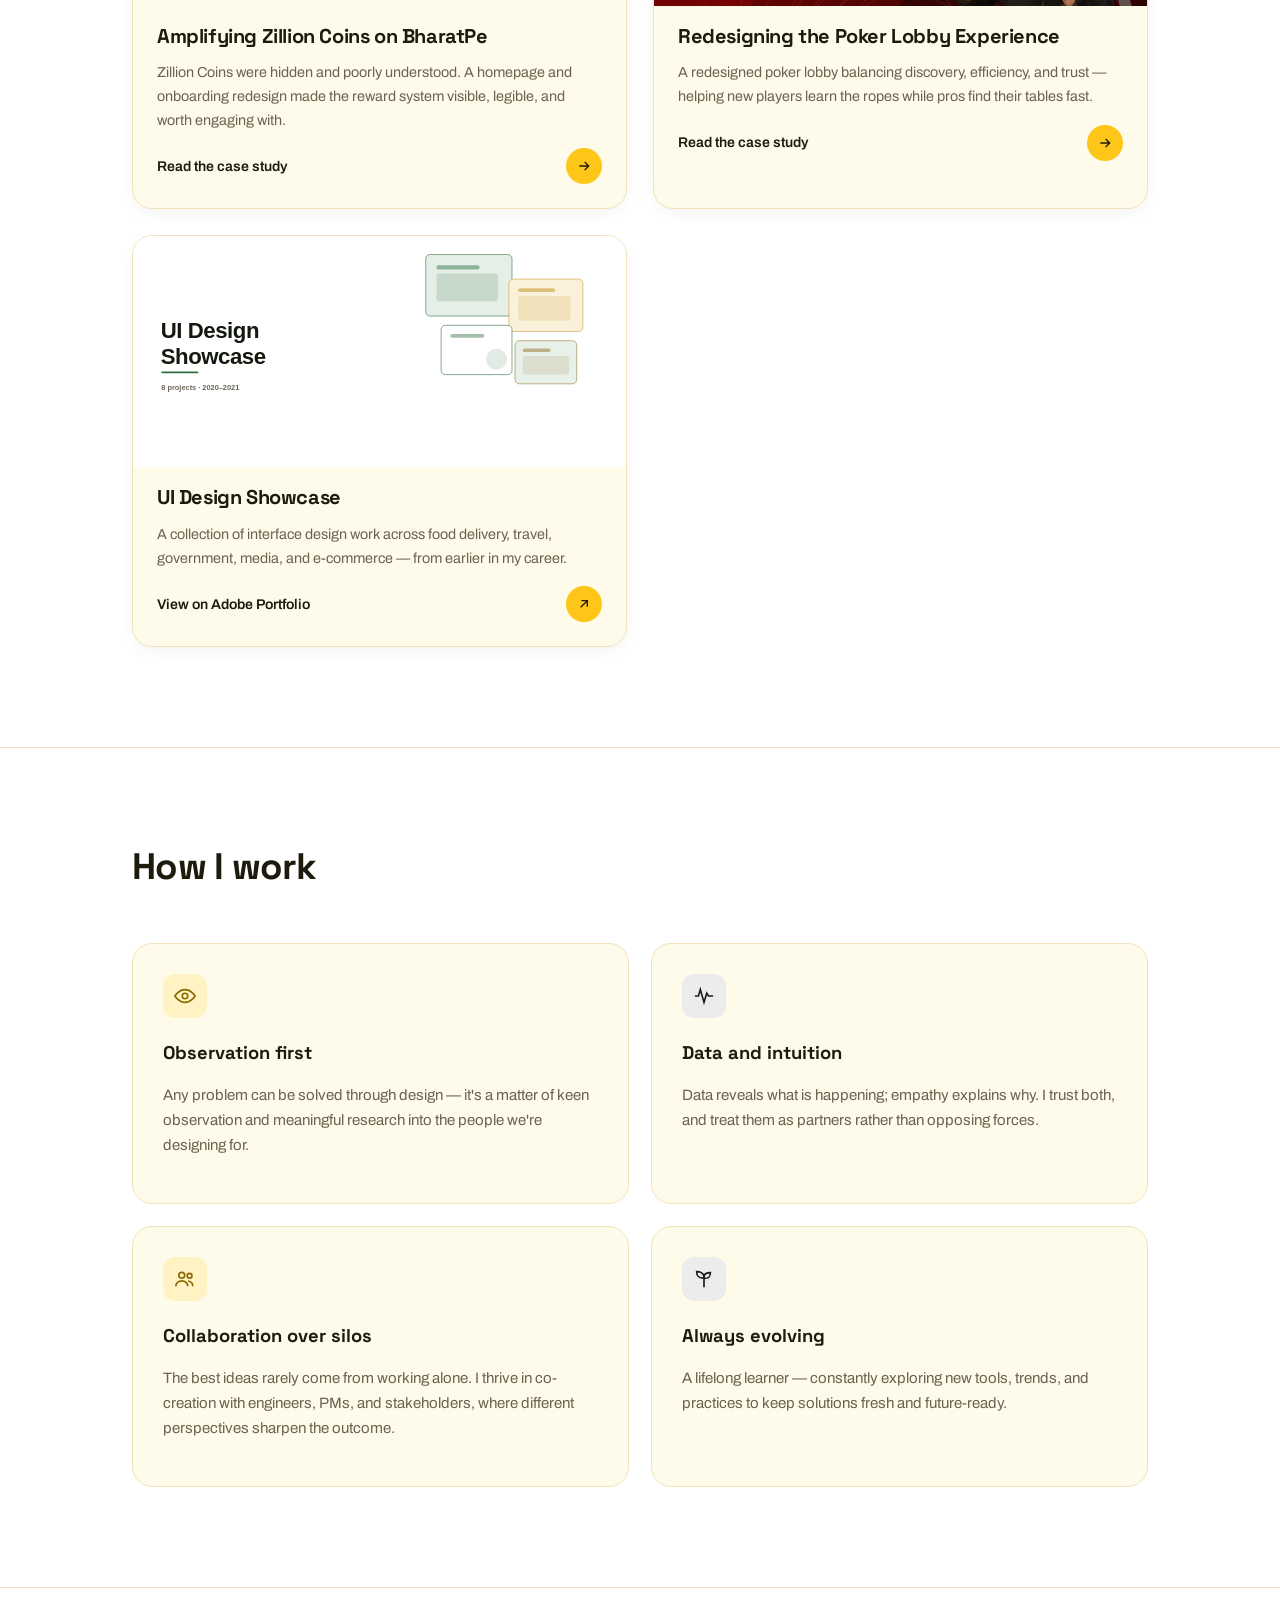
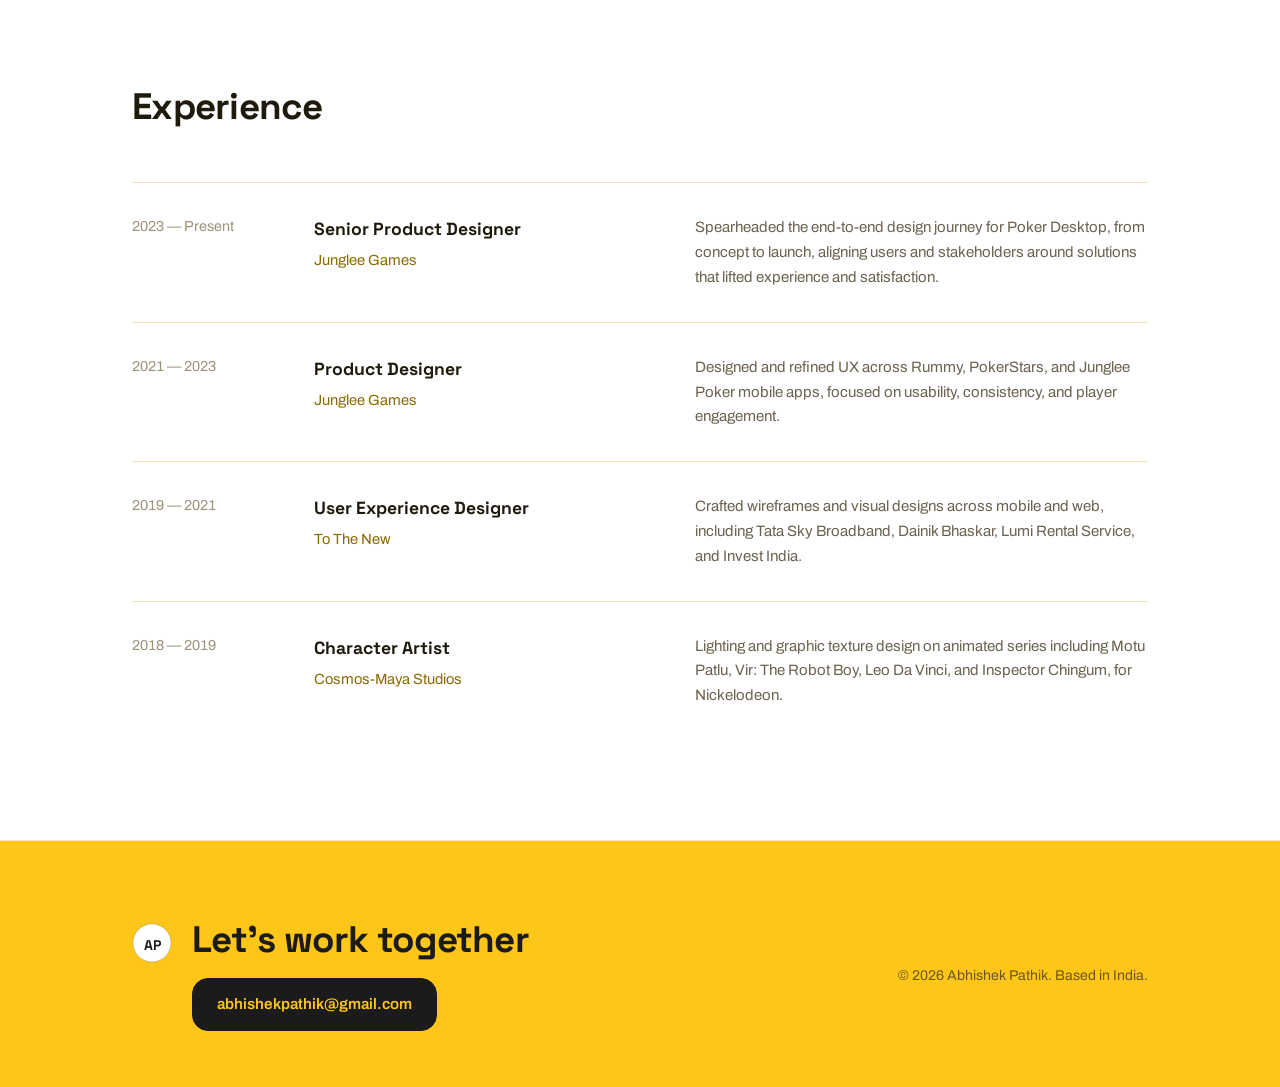
==== commit 6122f389: "Add files via upload" ====
--- a/Portfolio/index.html
+++ b/Portfolio/index.html
@@ -242,6 +242,6 @@
   revealEls.forEach(el => observer.observe(el));
 </script>
 
-<script src="game.js?v=11"></script>
+<script src="game.js?v=14"></script>
 </body>
 </html>
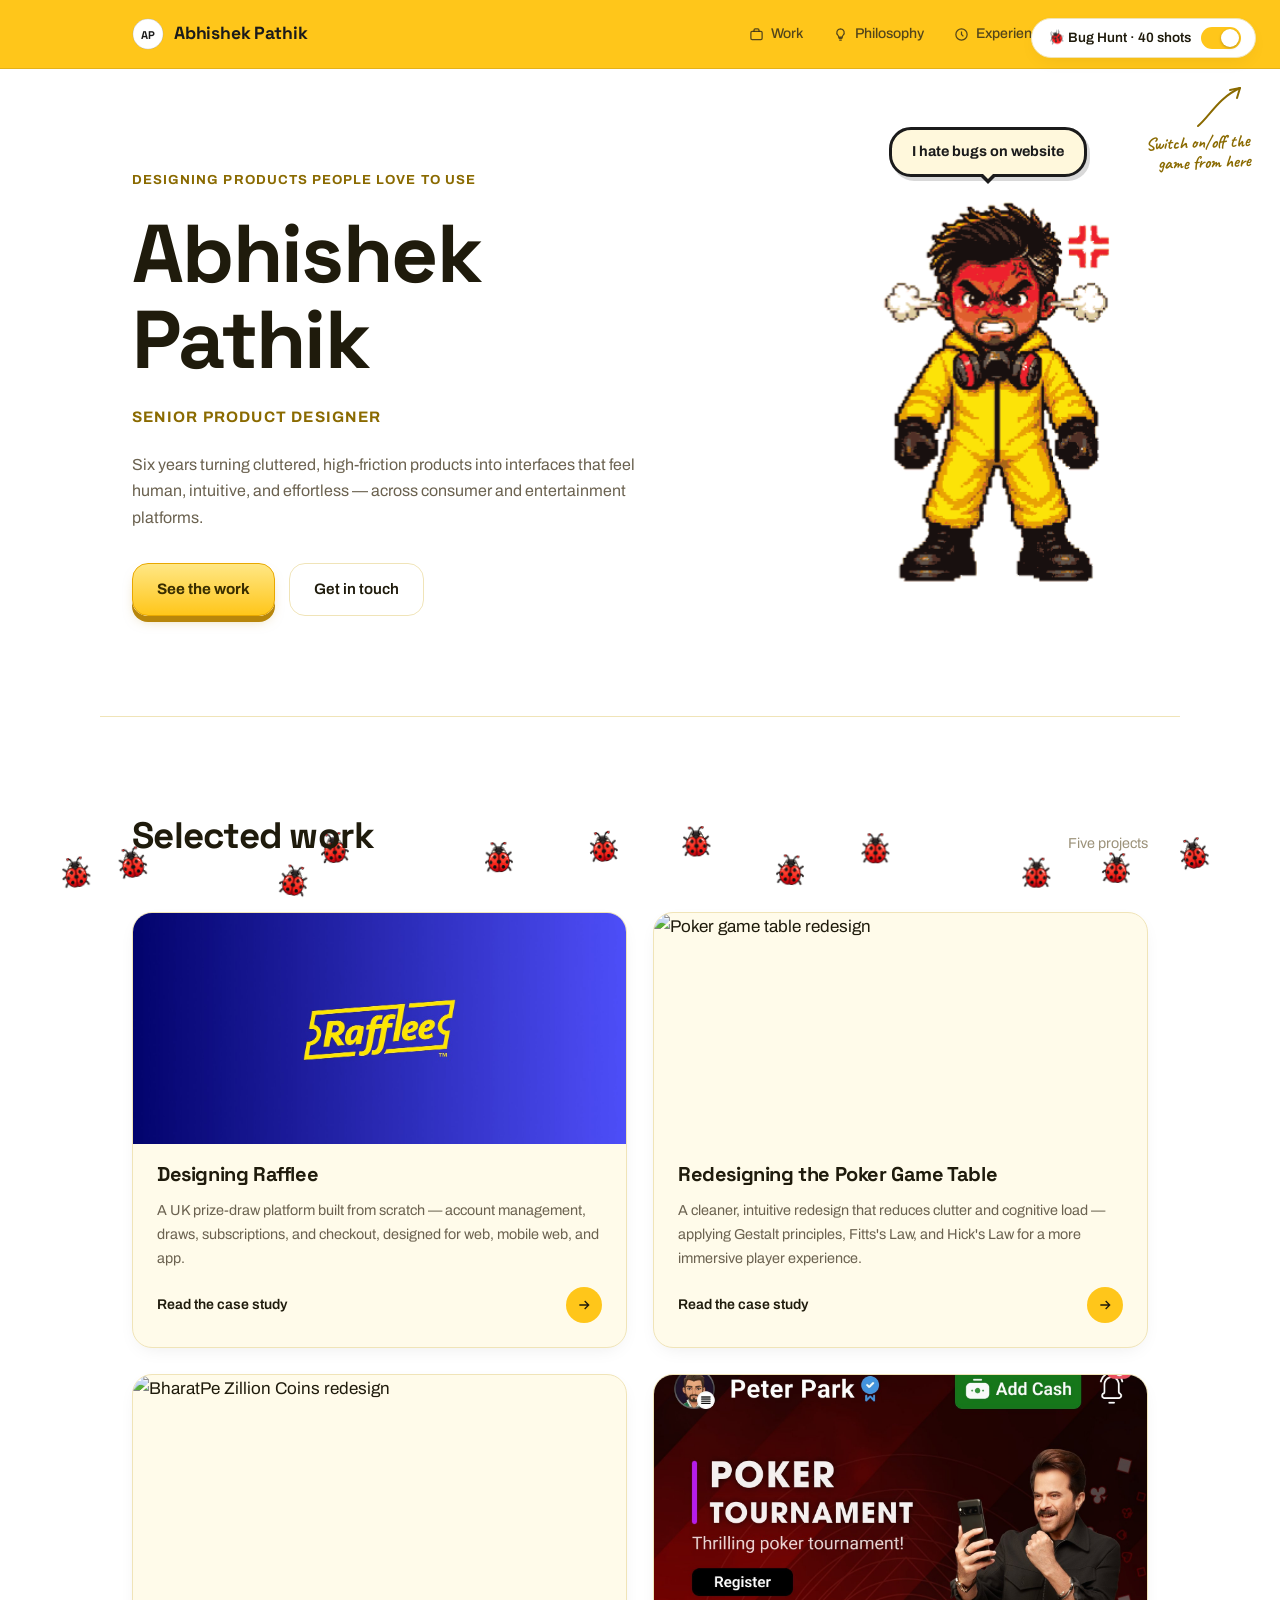
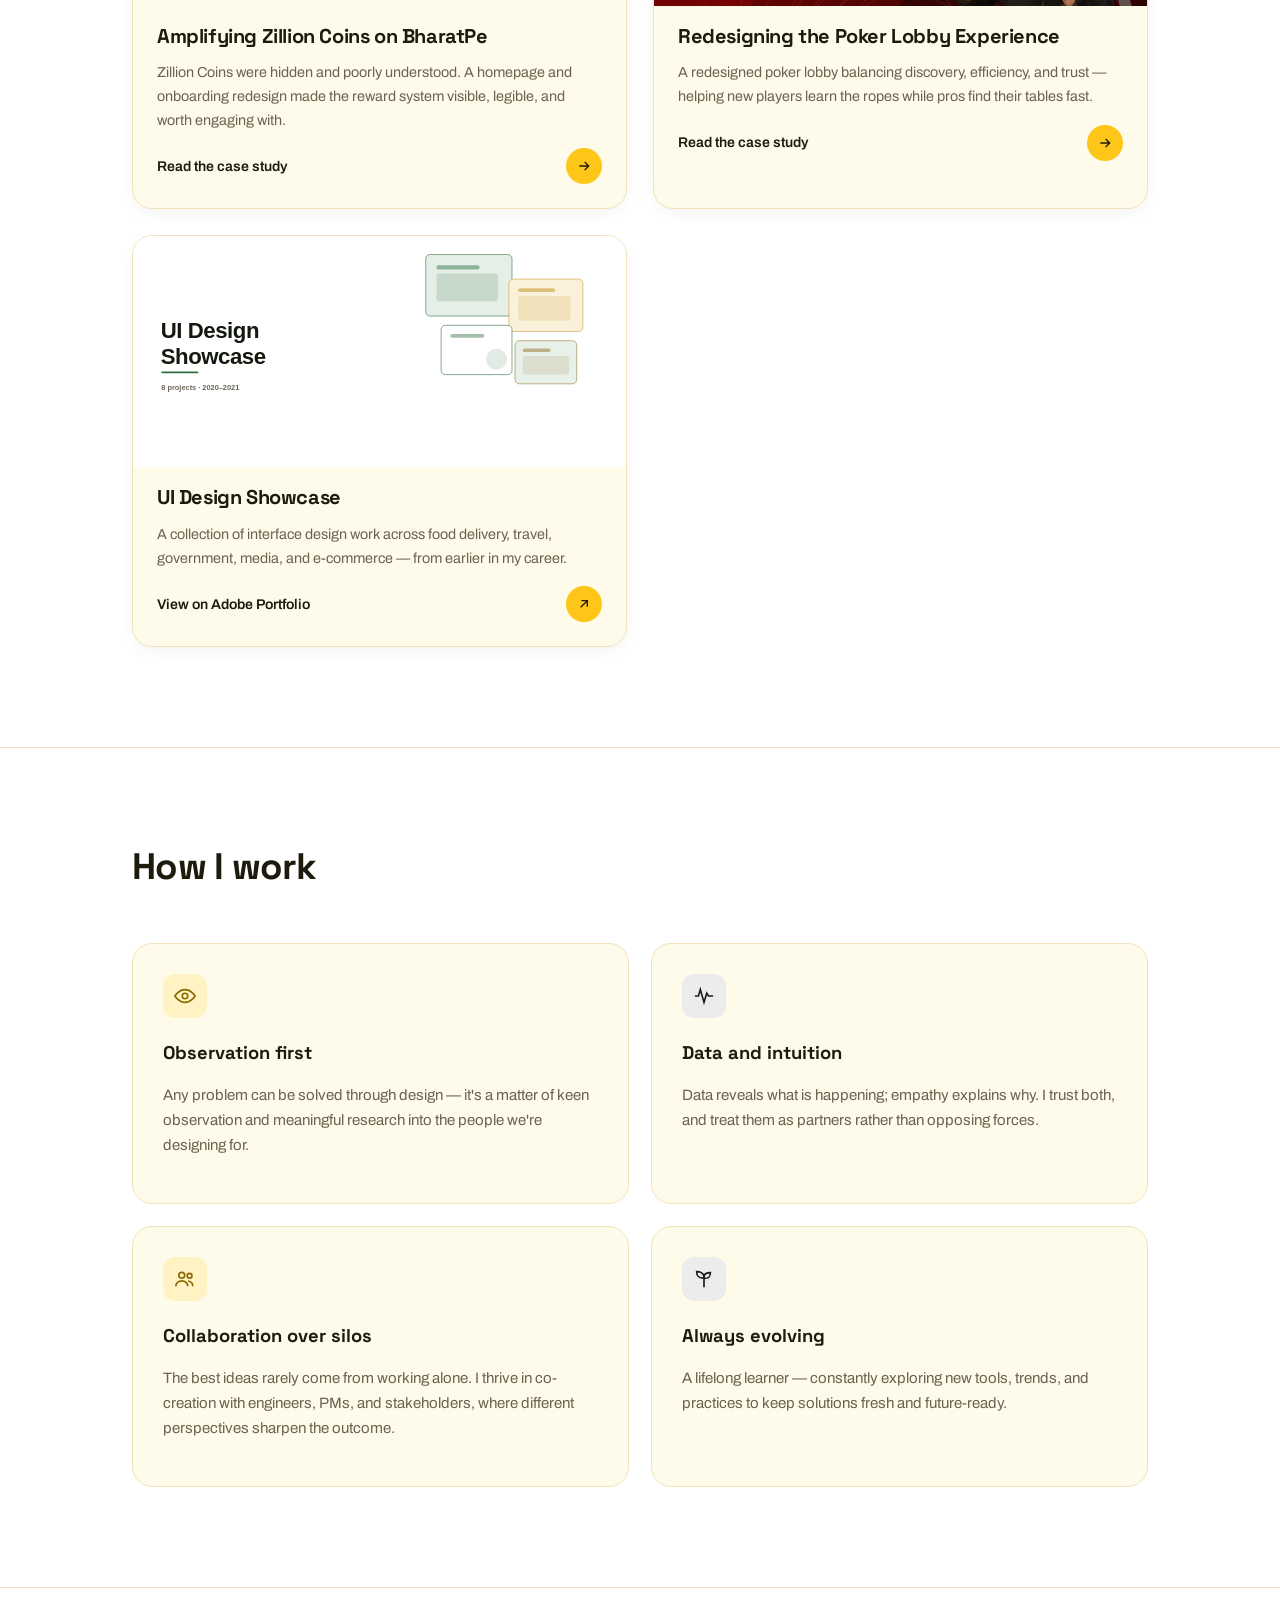
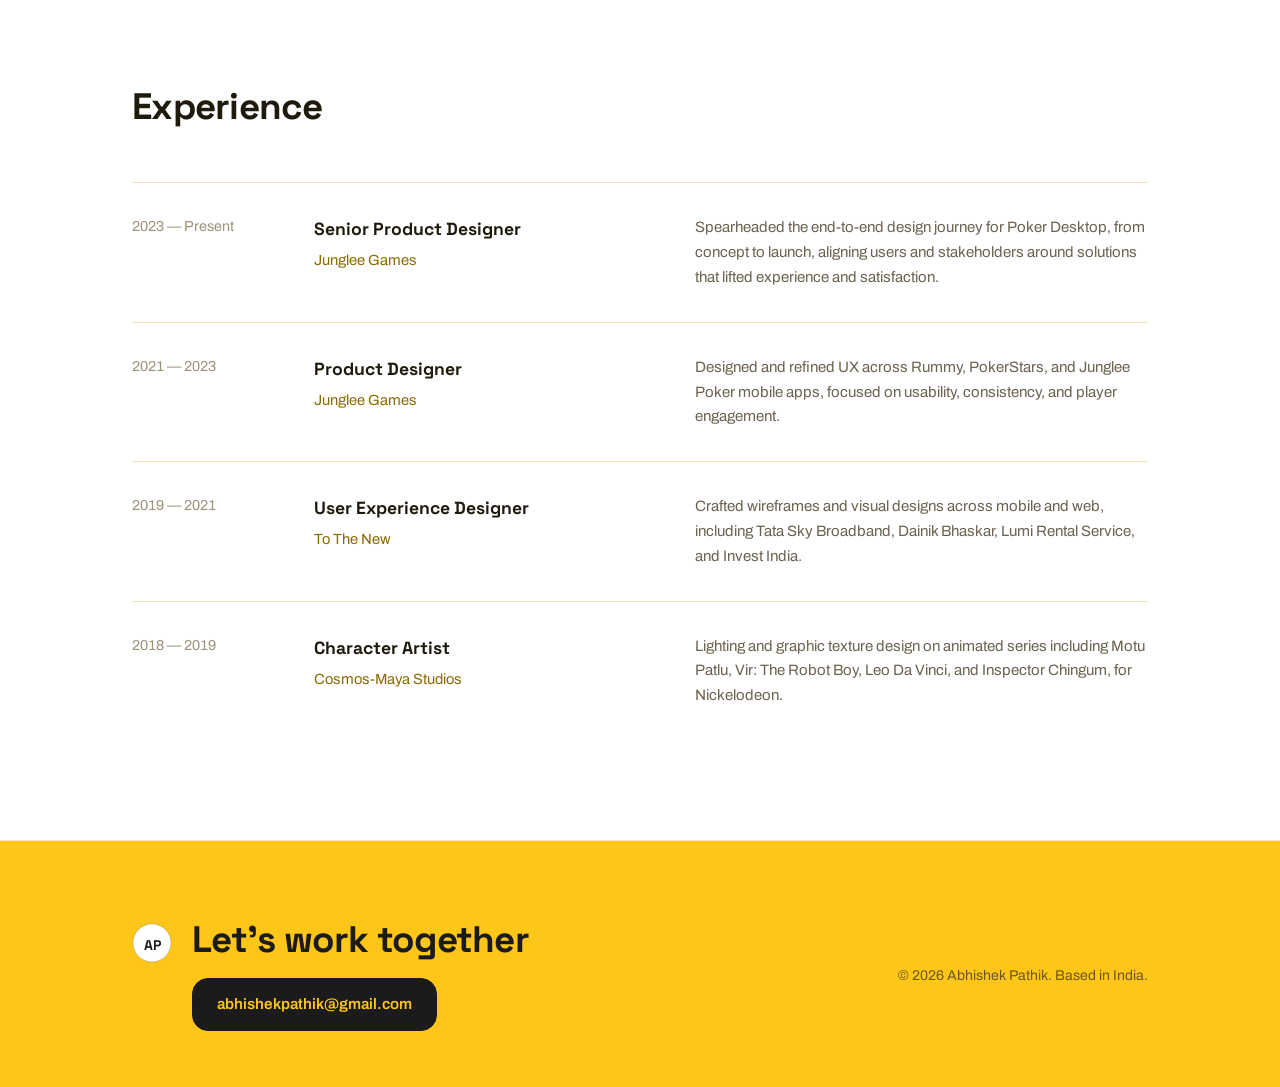
==== commit f45bf8ea: "Add files via upload" ====
--- a/Portfolio/index.html
+++ b/Portfolio/index.html
@@ -242,6 +242,6 @@
   revealEls.forEach(el => observer.observe(el));
 </script>
 
-<script src="game.js?v=14"></script>
+<script src="game.js?v=15"></script>
 </body>
 </html>
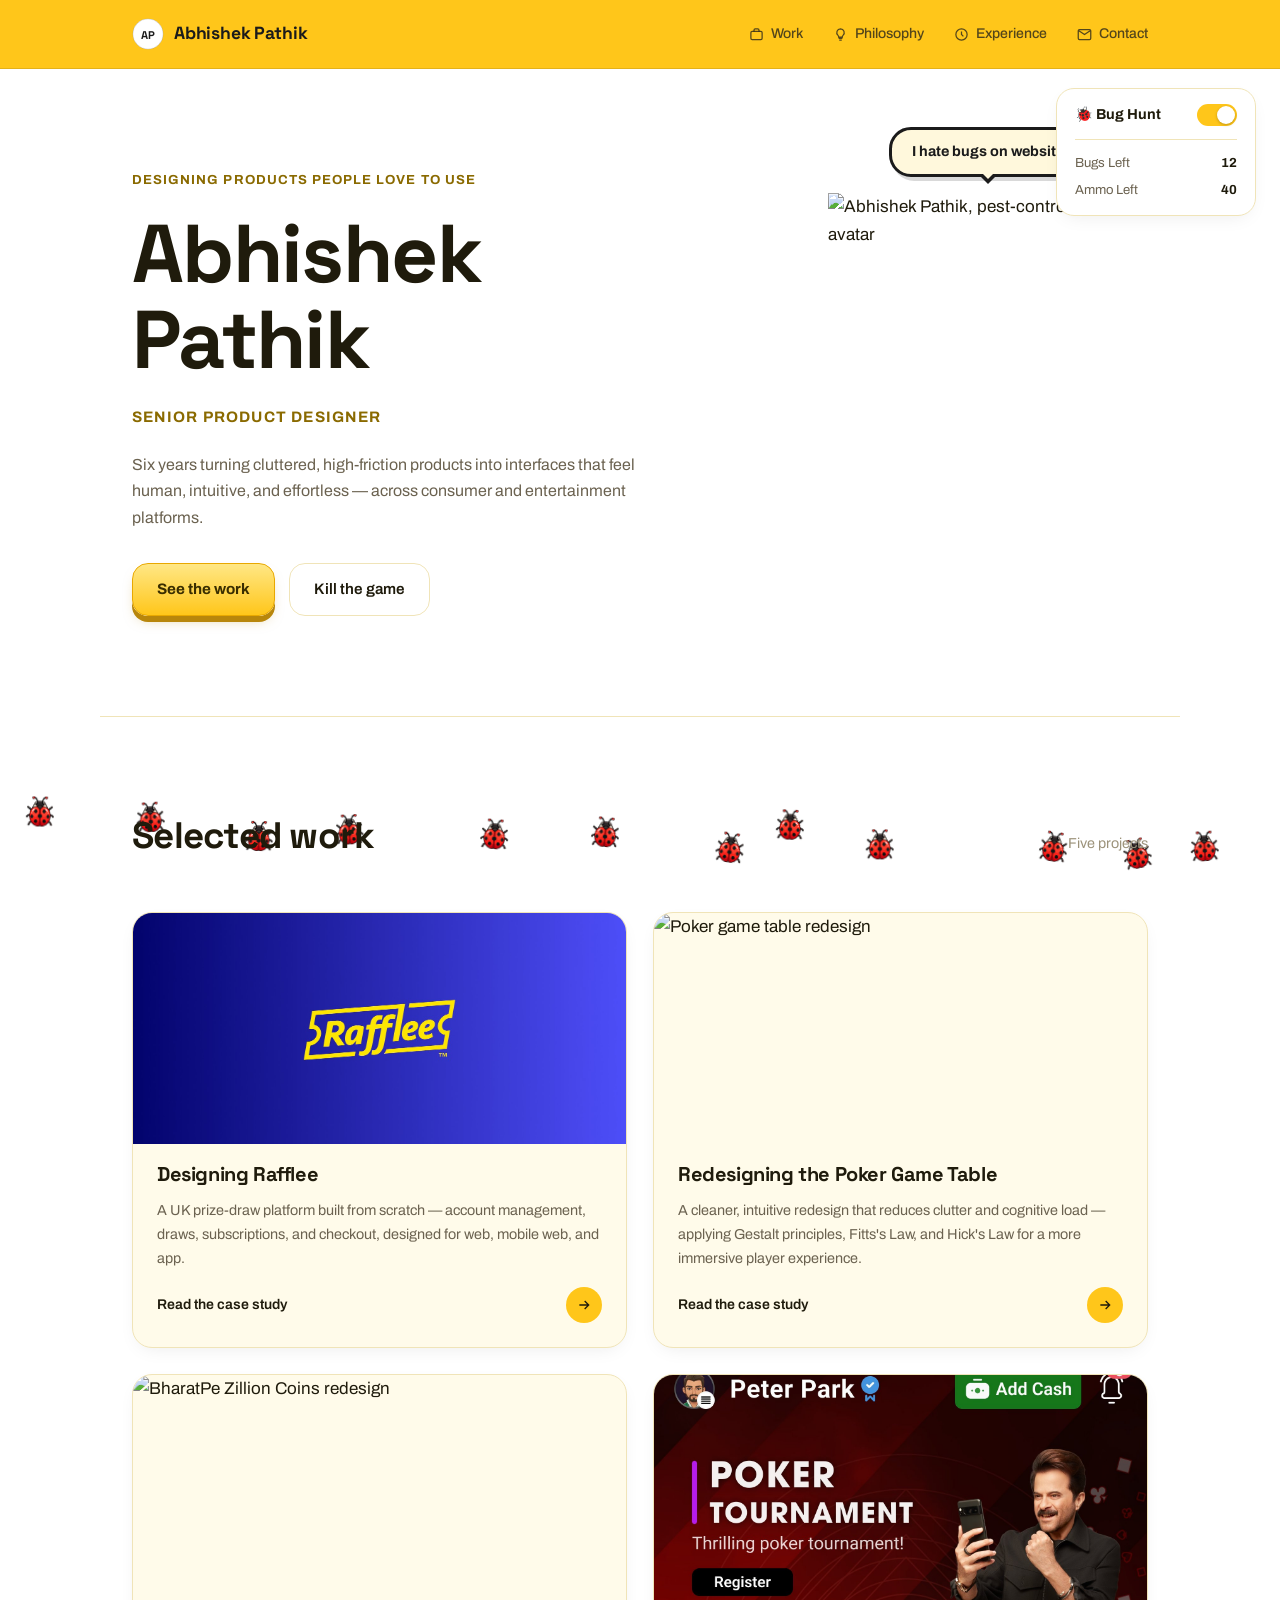
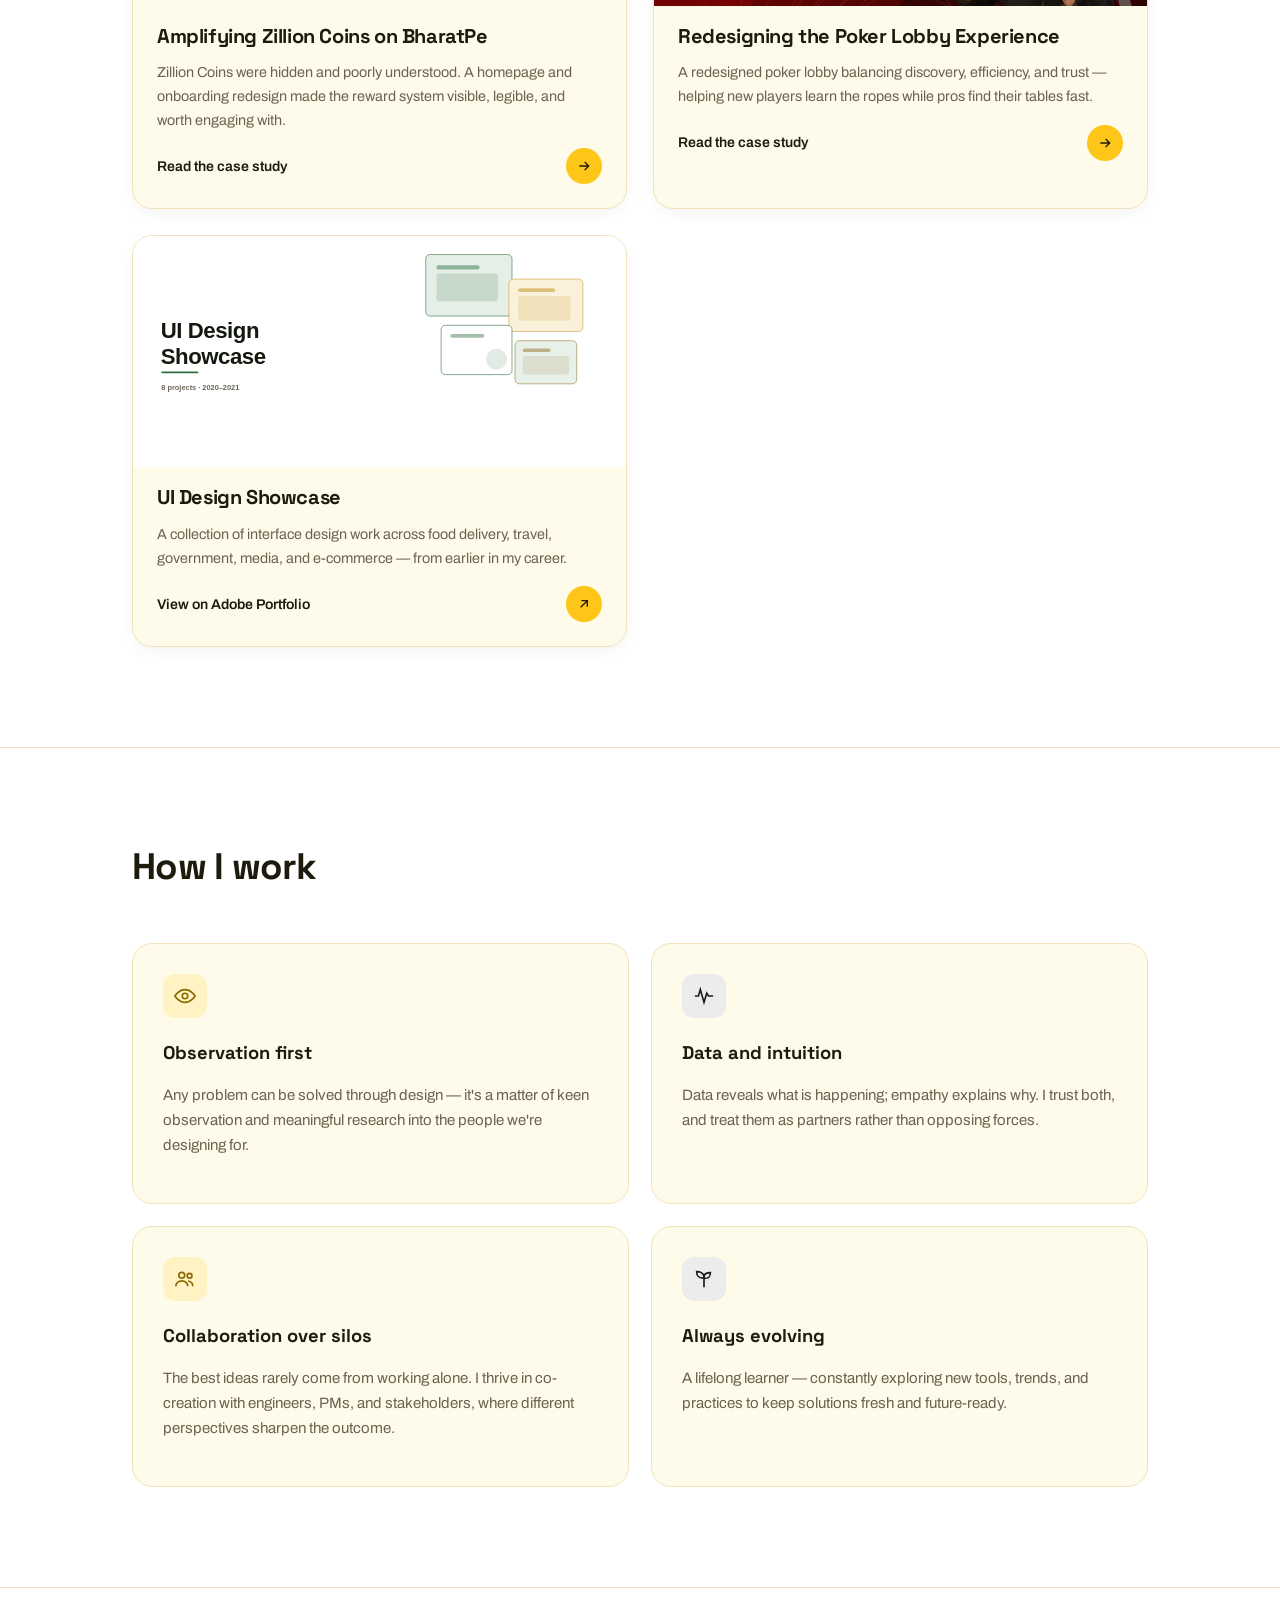
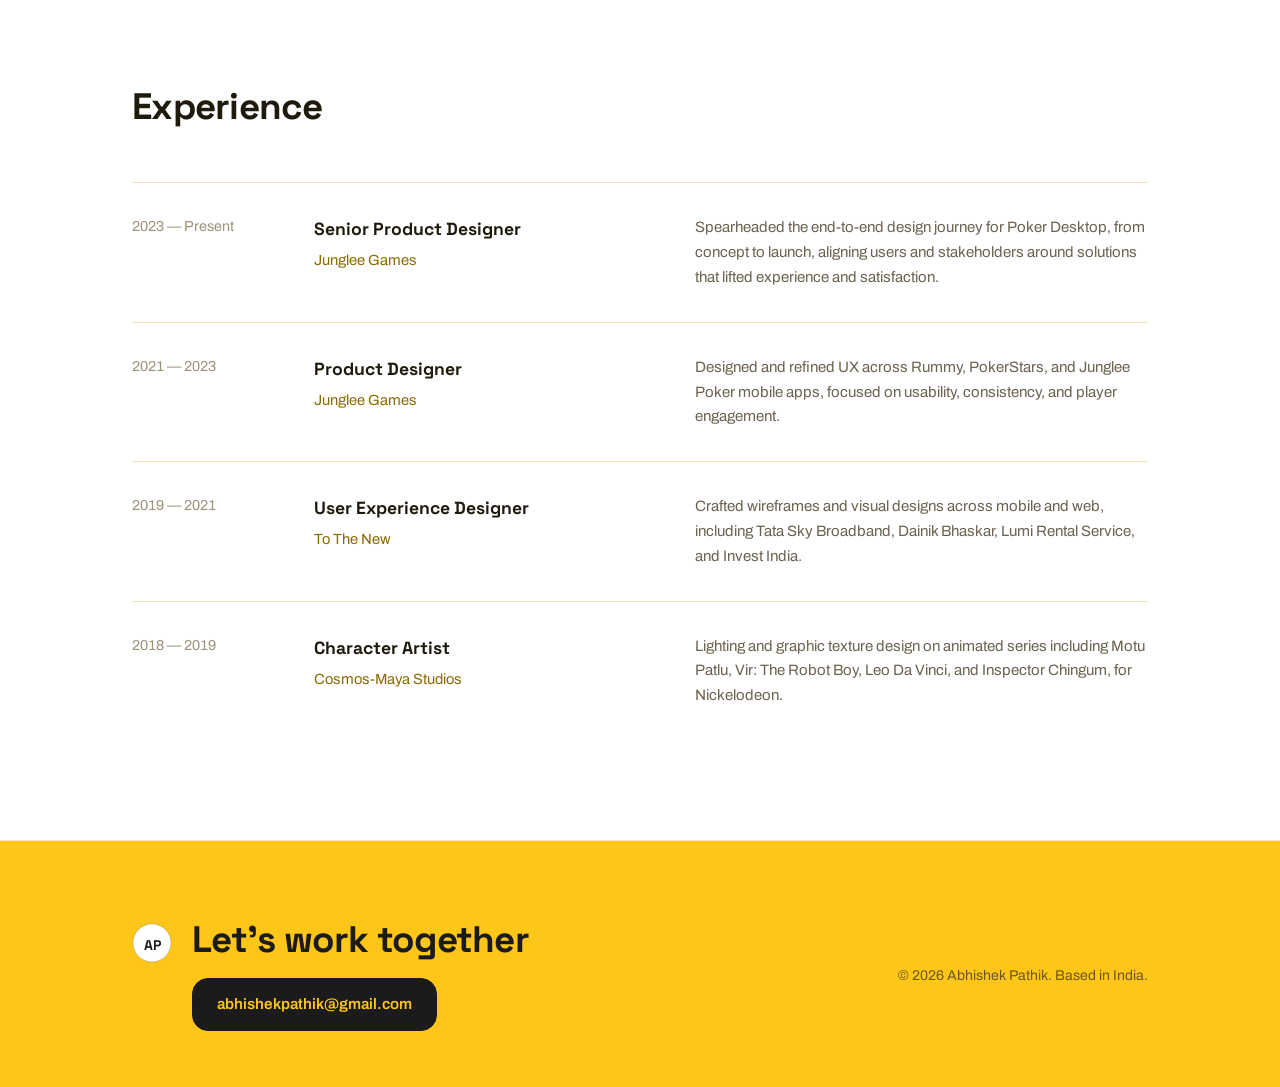
==== commit 368f5b50: "Add files via upload" ====
--- a/Portfolio/index.html
+++ b/Portfolio/index.html
@@ -41,11 +41,18 @@
     <p class="bio">Six years turning cluttered, high-friction products into interfaces that feel human, intuitive, and effortless — across consumer and entertainment platforms.</p>
     <div class="hero-cta" style="margin-top:32px; display:flex; gap:14px;">
       <a class="btn btn-3d-yellow" href="#work">See the work</a>
-      <a class="btn" href="mailto:hello@abhishekpathik.com">Get in touch</a>
+      <button id="hero-game-toggle" class="btn" type="button">Start the game</button>
     </div>
   </div>
   <div class="photo-wrap avatar-wrap">
+    <div class="mobile-nudge">Psst — open this on a laptop to meet the hidden bug-hunting game 🎮</div>
     <img id="hero-avatar" class="pest-avatar" src="assets/avatar-neutral.png" alt="Abhishek Pathik, pest-control style avatar" width="320">
+    <div id="avatar-muzzle" class="avatar-muzzle">
+      <svg viewBox="0 0 60 60" width="60" height="60">
+        <polygon points="30,2 36,22 56,22 40,34 46,54 30,42 14,54 20,34 4,22 24,22"
+          fill="#FFF3B0" stroke="#FFC61A" stroke-width="2"/>
+      </svg>
+    </div>
   </div>
 </header>
 
@@ -242,6 +249,6 @@
   revealEls.forEach(el => observer.observe(el));
 </script>
 
-<script src="game.js?v=15"></script>
+<script src="game.js?v=28"></script>
 </body>
 </html>
--- a/Portfolio/style.css
+++ b/Portfolio/style.css
@@ -143,6 +143,8 @@
   object-position: bottom center;
   transform-origin: bottom center;
   animation: avatar-bob 2.6s ease-in-out infinite;
+  image-rendering: pixelated;
+  image-rendering: crisp-edges;
 }
 @keyframes avatar-bob {
   0%, 100% { transform: translateY(0) rotate(0deg); }
@@ -309,11 +311,11 @@
 /* Responsive */
 @media (max-width: 860px) {
   .wrap { padding: 0 24px; }
-  .hero { grid-template-columns: 1fr; padding-top: 100px; padding-bottom: 70px; gap: 36px; }
+  .hero { grid-template-columns: 1fr; padding-top: 190px; padding-bottom: 70px; gap: 36px; }
   .hero .hero-text { text-align: center; max-width: 100%; }
   .hero .hero-cta { justify-content: center; }
   .hero .bio { margin-left: auto; margin-right: auto; }
-  .hero .photo-wrap { width: 180px; height: 225px; margin-left: auto; margin-right: auto; }
+  .hero .photo-wrap { width: 180px; height: 225px; margin-left: auto; margin-right: auto; margin-top: 100px; }
   .work-item, .work-item.reverse { grid-template-columns: 1fr; gap: 24px; padding: 40px 0; }
   .work-item.reverse .thumb { order: 0; }
   .philosophy-grid, .principle-grid, .impact-grid, .before-after, .img-row, .gallery { grid-template-columns: 1fr; }
@@ -322,6 +324,54 @@
   .section-head { flex-direction: column; align-items: flex-start; gap: 10px; margin-bottom: 40px; }
   .cs-meta { gap: 28px; }
   .footer { flex-direction: column; align-items: flex-start; }
+  .footer-inner { padding-top: 90px; padding-bottom: 90px; gap: 32px; }
+
+  /* The game requires a real mouse/cursor — hide controls that would be inert on touch */
+  #hero-game-toggle { display: none; }
+
+  .mobile-nudge {
+    display: block;
+    position: absolute;
+    bottom: 100%;
+    left: 50%;
+    transform: translateX(-50%);
+    margin-bottom: 14px;
+    width: 240px;
+    background: #FFF8DC;
+    border: 3px solid #1B1B1B;
+    border-radius: 20px;
+    padding: 12px 16px;
+    font-family: var(--font-body);
+    font-weight: 600;
+    font-size: 0.82rem;
+    line-height: 1.35;
+    color: #1B1B1B;
+    text-align: center;
+    box-shadow: 3px 4px 0 rgba(0,0,0,0.15);
+    z-index: 5;
+  }
+  .mobile-nudge::after {
+    content: "";
+    position: absolute;
+    top: 100%;
+    left: 50%;
+    transform: translateX(-50%);
+    border: 9px solid transparent;
+    border-top-color: #1B1B1B;
+  }
+  .mobile-nudge::before {
+    content: "";
+    position: absolute;
+    top: calc(100% - 3px);
+    left: 50%;
+    transform: translateX(-50%);
+    border: 7px solid transparent;
+    border-top-color: #FFF8DC;
+    z-index: 1;
+  }
+}
+@media (min-width: 861px) {
+  .mobile-nudge { display: none; }
 }
 
 @media (max-width: 640px) {
@@ -363,6 +413,7 @@
 
 /* Buttons: a slight lift + scale reads as tactile feedback, not just a color change */
 .btn { transition: border-color .25s ease, color .25s ease, transform .2s ease, box-shadow .3s ease; }
+button.btn { background: transparent; font-family: inherit; cursor: pointer; }
 .btn:hover { transform: translateY(-2px); }
 .btn:active { transform: translateY(0) scale(0.98); }
 .btn.solid:hover { box-shadow: 0 8px 24px -8px var(--accent-dim); }
@@ -647,22 +698,26 @@
 /* Bug Hunt toggle switch, top-right corner */
 .bug-toggle {
   position: fixed;
-  top: 18px;
+  top: 88px;
   right: 24px;
   z-index: 9990;
+  background: #FFFFFF;
+  border: 1px solid var(--border);
+  padding: 14px 18px;
+  border-radius: 18px;
+  box-shadow: var(--shadow);
+  font-family: var(--font-body);
+  min-width: 200px;
+}
+.bug-toggle-header {
   display: flex;
   align-items: center;
-  gap: 10px;
-  background: #FFFFFF;
-  border: 1px solid var(--border);
-  padding: 8px 14px 8px 16px;
-  border-radius: 999px;
-  box-shadow: var(--shadow);
-  font-family: var(--font-body);
+  justify-content: space-between;
+  gap: 14px;
 }
 .bug-toggle-label {
-  font-size: 0.85rem;
-  font-weight: 600;
+  font-size: 0.9rem;
+  font-weight: 700;
   color: var(--text);
   white-space: nowrap;
 }
@@ -693,33 +748,25 @@
 .bug-toggle.is-off .bug-toggle-switch .knob { left: 2px; }
 .bug-toggle.is-off .bug-toggle-label { opacity: 0.6; }
 
+.bug-toggle-stats {
+  margin-top: 12px;
+  padding-top: 12px;
+  border-top: 1px solid var(--border);
+  display: flex;
+  flex-direction: column;
+  gap: 6px;
+}
+.bug-toggle-stat {
+  display: flex;
+  align-items: center;
+  justify-content: space-between;
+  font-size: 0.82rem;
+}
+.bug-toggle-stat span:first-child { color: var(--text-muted); }
+.bug-toggle-stat span:last-child { font-weight: 700; color: var(--text); }
+
 @media (max-width: 640px) {
   .bug-toggle { display: none; }
-}
-
-.bug-toggle-hint {
-  position: fixed;
-  top: 82px;
-  right: 30px;
-  z-index: 9985;
-  display: flex;
-  flex-direction: column;
-  align-items: flex-end;
-  gap: 0;
-  pointer-events: none;
-}
-.bug-toggle-hint span {
-  font-family: 'Caveat', cursive;
-  font-weight: 700;
-  font-size: 1.1rem;
-  line-height: 1.15;
-  color: #8A6A00;
-  transform: rotate(-2deg);
-  text-align: right;
-  white-space: nowrap;
-}
-@media (max-width: 640px) {
-  .bug-toggle-hint { display: none; }
 }
 
 /* Cartoon speech bubble above the avatar for gameplay reactions */
@@ -770,3 +817,31 @@
 @media (max-width: 640px) {
   .avatar-bubble { font-size: 0.78rem; padding: 8px 14px; white-space: normal; max-width: 220px; text-align: center; }
 }
+
+
+
+/* Muzzle flash at the avatar's gun position, briefly shown on every shot fired */
+.avatar-muzzle {
+  position: absolute;
+  top: 40%;
+  left: 68%;
+  width: 44px;
+  height: 44px;
+  margin-left: -22px;
+  margin-top: -22px;
+  opacity: 0;
+  pointer-events: none;
+  transform: scale(0.4) rotate(0deg);
+  filter: drop-shadow(0 0 6px rgba(255, 198, 26, 0.8));
+}
+.avatar-muzzle.is-firing {
+  animation: avatar-muzzle-pop 0.12s ease-out;
+}
+@keyframes avatar-muzzle-pop {
+  0% { opacity: 1; transform: scale(0.3) rotate(-8deg); }
+  60% { opacity: 1; transform: scale(1.15) rotate(6deg); }
+  100% { opacity: 0; transform: scale(0.9) rotate(10deg); }
+}
+@media (prefers-reduced-motion: reduce) {
+  .avatar-muzzle.is-firing { animation: none; opacity: 0; }
+}
